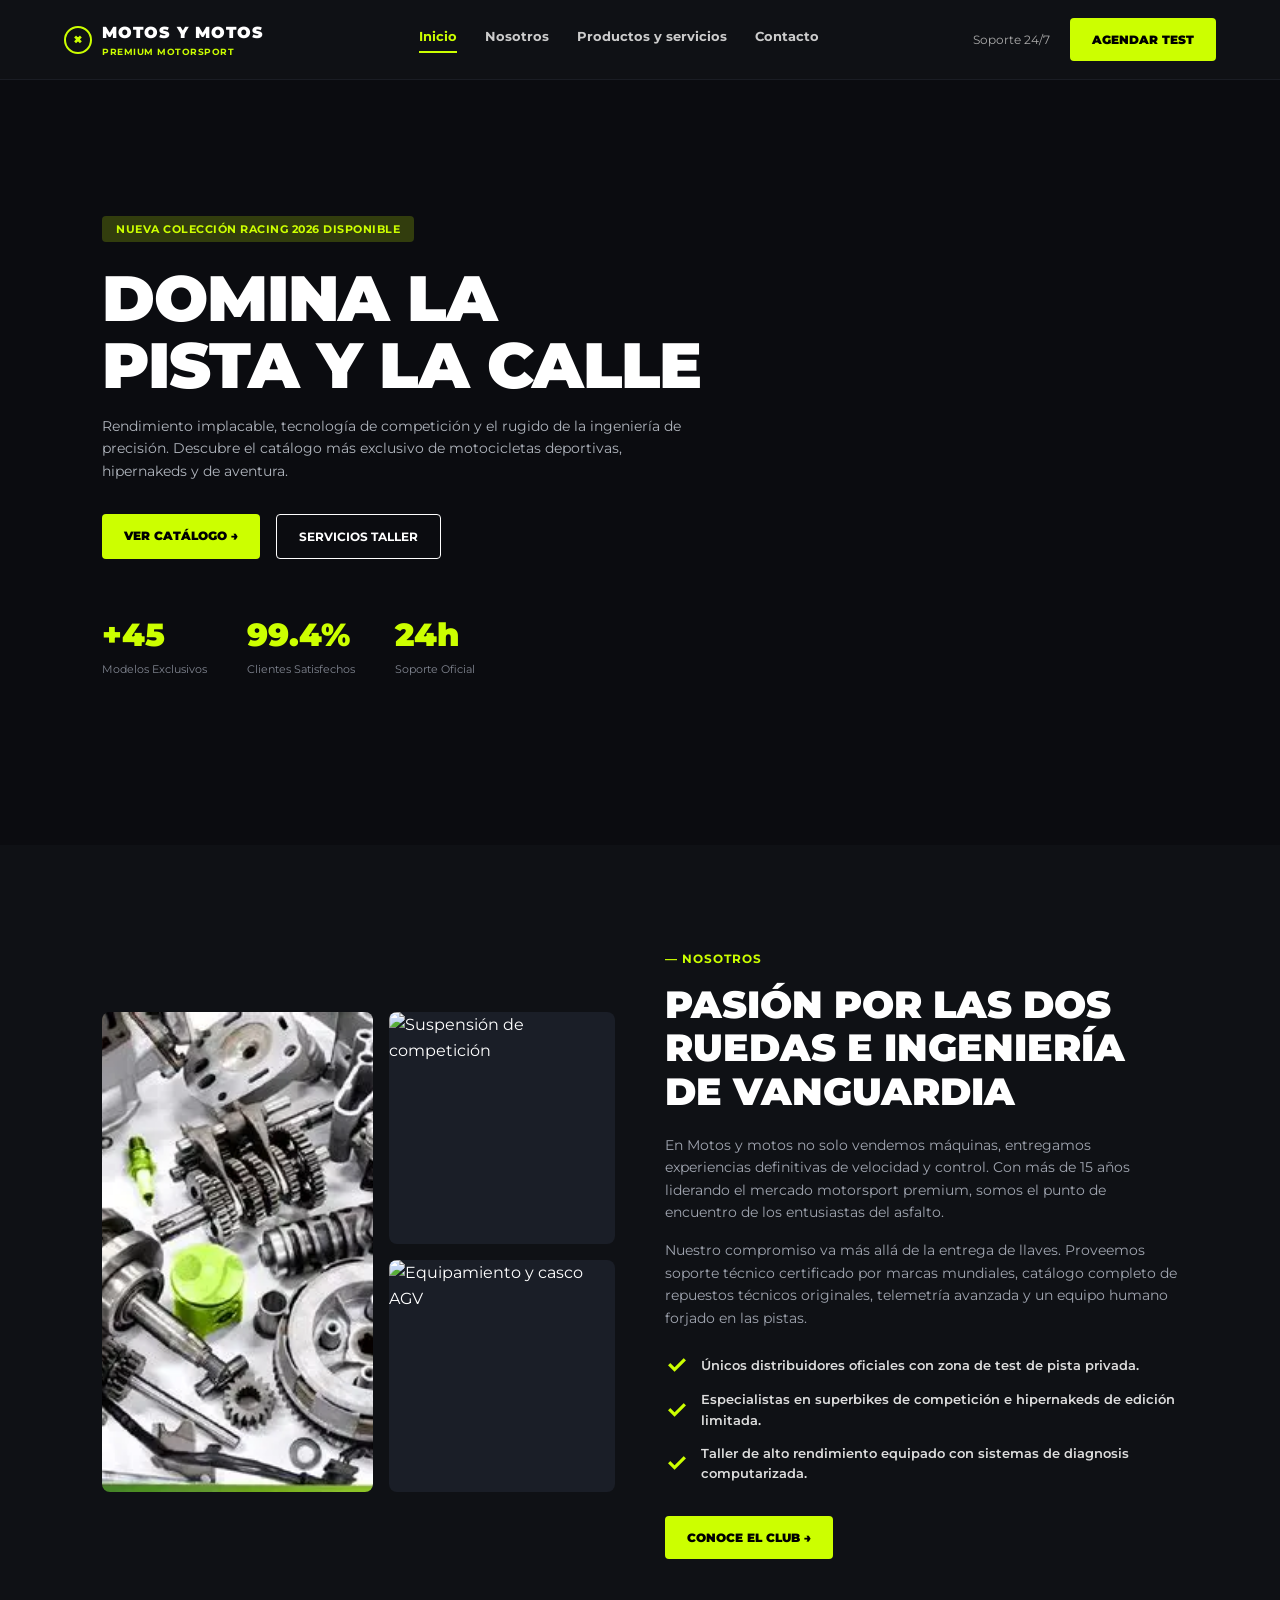
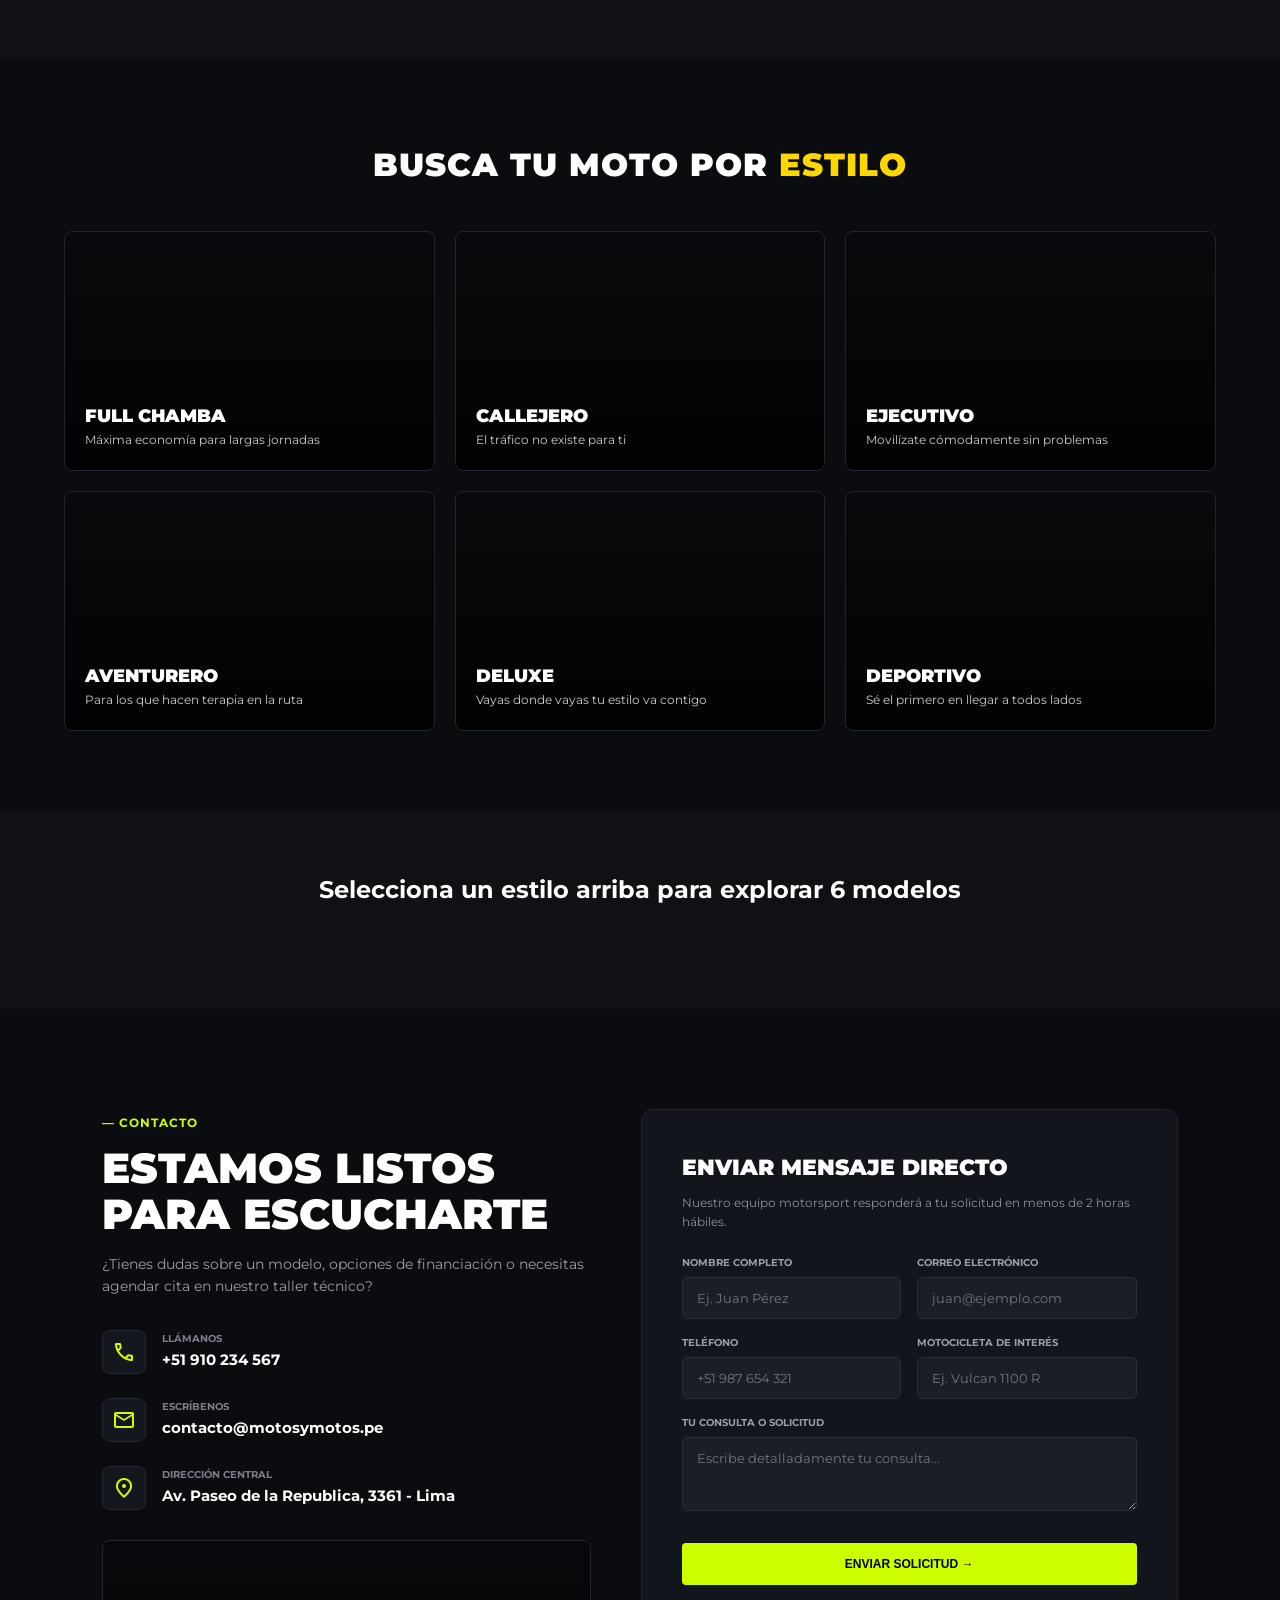
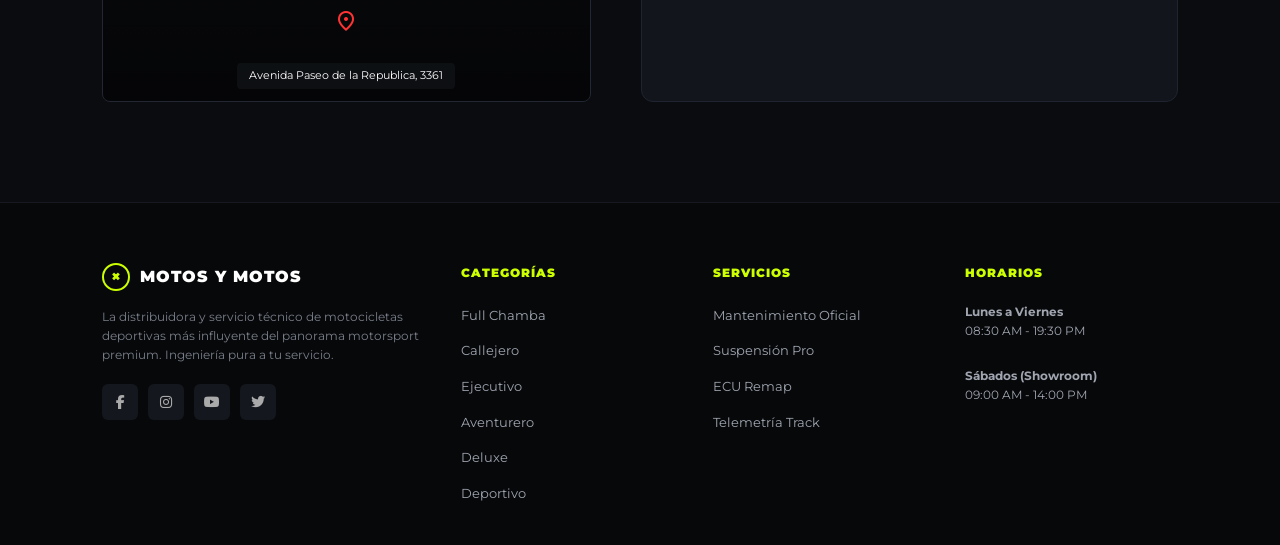
==== AVANCE 2 TPW/index.html @ d2c1950a "Version Base" ====
<!DOCTYPE html>
<html lang="es">
<head>
    <meta charset="UTF-8">
    <meta name="viewport" content="width=device-width, initial-scale=1.0">
    <title>Motos y Motos | Premium Motorsport</title>
    <!-- Fuentes Google Fonts -->
    <link rel="preconnect" href="https://fonts.googleapis.com">
    <link rel="preconnect" href="https://fonts.gstatic.com" crossorigin>
    <link href="https://fonts.googleapis.com/css2?family=Montserrat:wght@400;600;700;900&display=swap" rel="stylesheet">
    <!-- Iconos Material Symbols / FontAwesome -->
    <link rel="stylesheet" href="https://fonts.googleapis.com/css2?family=Material+Symbols+Outlined:opsz,wght,FILL,GRAD@24,400,0,0" />
    <link rel="stylesheet" href="https://cdnjs.cloudflare.com/ajax/libs/font-awesome/6.4.0/css/all.min.css">
    <link rel="stylesheet" href="estilo.css">
</head>
<body>

    <!-- CABECERA DE NAVEGACIÓN -->
    <header class="cabecera">
        <div class="logo">
            <span class="symbol-logo">&#215;</span>
            <div>
                <h2>MOTOS Y MOTOS</h2>
                <small>PREMIUM MOTORSPORT</small>
            </div>
        </div>
        <nav class="menu">
            <a href="#inicio" class="activo">Inicio</a>
            <a href="#nosotros">Nosotros</a>
            <a href="#estilos">Productos y servicios</a>
            <a href="#contacto">Contacto</a>
        </nav>
        <div class="acciones-header">
            <span class="soporte">Soporte 24/7</span>
            <a href="#contacto" class="boton-acento">AGENDAR TEST</a>
        </div>
    </header>

    <main>
        <!-- SECCIÓN HERO / INICIO -->
        <section id="inicio" class="hero">
            <div class="hero-contenido">
                <span class="tagline">NUEVA COLECCIÓN RACING 2026 DISPONIBLE</span>
                <h1>DOMINA LA<br>PISTA Y LA CALLE</h1>
                <p>Rendimiento implacable, tecnología de competición y el rugido de la ingeniería de precisión. Descubre el catálogo más exclusivo de motocicletas deportivas, hipernakeds y de aventura.</p>
                <div class="hero-botones">
                    <a href="#estilos" class="boton-acento">VER CATÁLOGO &rarr;</a>
                    <a href="#contacto" class="boton-secundario">SERVICIOS TALLER</a>
                </div>
                <div class="hero-stats">
                    <div class="stat"><h3>+45</h3><p>Modelos Exclusivos</p></div>
                    <div class="stat"><h3>99.4%</h3><p>Clientes Satisfechos</p></div>
                    <div class="stat"><h3>24h</h3><p>Soporte Oficial</p></div>
                </div>
            </div>
        </section>

        <!-- SECCIÓN NOSOTROS (Con la nueva imagen de repuestos y piezas de moto) -->
        <section id="nosotros" class="nosotros">
            <div class="nosotros-grid">
                <div class="nosotros-imagenes">
                    <div class="img-box gran-exhibicion">
                        <!-- Imagen actualizada de piezas y repuestos mecánicos -->
                        <img src="repuestos.PNG" alt="Repuestos y piezas mecánicas de motocicletas">
                    </div>
                    <div class="columna-sub-imagenes">
                        <div class="img-box sub-img">
                            <img src="https://images.unsplash.com/photo-1558981806-ec527fa84c39?auto=format&fit=crop&w=600&q=80" alt="Suspensión de competición">
                        </div>
                        <div class="img-box sub-img">
                            <img src="https://carroemotos.com.br/wp-content/uploads/2024/07/zx102.jpg" alt="Equipamiento y casco AGV">
                        </div>
                    </div>
                </div>
                <div class="nosotros-texto">
                    <span class="subtitulo">— NOSOTROS</span>
                    <h2>PASIÓN POR LAS DOS RUEDAS E INGENIERÍA DE VANGUARDIA</h2>
                    <p>En Motos y motos no solo vendemos máquinas, entregamos experiencias definitivas de velocidad y control. Con más de 15 años liderando el mercado motorsport premium, somos el punto de encuentro de los entusiastas del asfalto.</p>
                    <p class="parrafo-secundario">Nuestro compromiso va más allá de la entrega de llaves. Proveemos soporte técnico certificado por marcas mundiales, catálogo completo de repuestos técnicos originales, telemetría avanzada y un equipo humano forjado en las pistas.</p>
                    
                    <ul class="lista-check">
                        <li><span class="material-symbols-outlined check">check</span> Únicos distribuidores oficiales con zona de test de pista privada.</li>
                        <li><span class="material-symbols-outlined check">check</span> Especialistas en superbikes de competición e hipernakeds de edición limitada.</li>
                        <li><span class="material-symbols-outlined check">check</span> Taller de alto rendimiento equipado con sistemas de diagnosis computarizada.</li>
                    </ul>
                    <a href="#contacto" class="boton-acento btn-nosotros">CONOCE EL CLUB &rarr;</a>
                </div>
            </div>
        </section>

        <!-- SECCIÓN BUSCA TU MOTO POR ESTILO -->
        <section id="estilos" class="seccion-estilos">
            <div class="titulo-estilos">
                <h2>BUSCA TU MOTO POR <span class="resaltado-amarillo">ESTILO</span></h2>
            </div>
            <div class="grid-estilos">
                <div class="card-estilo bg-chamba" onclick="filtrarEstilo('full-chamba')">
                    <div class="overlay">
                        <h3>FULL CHAMBA</h3>
                        <p>Máxima economía para largas jornadas</p>
                    </div>
                </div>
                <div class="card-estilo bg-callejero" onclick="filtrarEstilo('callejero')">
                    <div class="overlay">
                        <h3>CALLEJERO</h3>
                        <p>El tráfico no existe para ti</p>
                    </div>
                </div>
                <div class="card-estilo bg-ejecutivo" onclick="filtrarEstilo('ejecutivo')">
                    <div class="overlay">
                        <h3>EJECUTIVO</h3>
                        <p>Movilízate cómodamente sin problemas</p>
                    </div>
                </div>
                <div class="card-estilo bg-aventurero" onclick="filtrarEstilo('aventurero')">
                    <div class="overlay">
                        <h3>AVENTURERO</h3>
                        <p>Para los que hacen terapia en la ruta</p>
                    </div>
                </div>
                <div class="card-estilo bg-deluxe" onclick="filtrarEstilo('deluxe')">
                    <div class="overlay">
                        <h3>DELUXE</h3>
                        <p>Vayas donde vayas tu estilo va contigo</p>
                    </div>
                </div>
                <div class="card-estilo bg-deportivo" onclick="filtrarEstilo('deportivo')">
                    <div class="overlay">
                        <h3>DEPORTIVO</h3>
                        <p>Sé el primero en llegar a todos lados</p>
                    </div>
                </div>
            </div>
        </section>

        <!-- CATÁLOGO RESULTADOS DINÁMICOS -->
        <section id="catalogo-motos" class="catalogo-contenedor">
            <h2 id="titulo-categoria-seleccionada">Selecciona un estilo arriba para explorar 6 modelos</h2>
            <div id="grid-motos-resultado" class="productos-grid"></div>
        </section>

        <!-- SECCIÓN CONTACTO -->
        <section id="contacto" class="contacto">
            <div class="contacto-grid">
                <div class="contacto-info">
                    <span class="subtitulo">— CONTACTO</span>
                    <h2>ESTAMOS LISTOS PARA ESCUCHARTE</h2>
                    <p class="contacto-desc">¿Tienes dudas sobre un modelo, opciones de financiación o necesitas agendar cita en nuestro taller técnico?</p>
                    
                    <div class="item-info">
                        <div class="icon-box"><span class="material-symbols-outlined">call</span></div>
                        <div><small>LLÁMANOS</small><strong>+51 910 234 567</strong></div>
                    </div>
                    
                    <div class="item-info">
                        <div class="icon-box"><span class="material-symbols-outlined">mail</span></div>
                        <div><small>ESCRÍBENOS</small><strong>contacto@motosymotos.pe</strong></div>
                    </div>
                    
                    <div class="item-info">
                        <div class="icon-box"><span class="material-symbols-outlined">location_on</span></div>
                        <div><small>DIRECCIÓN CENTRAL</small><strong>Av. Paseo de la Republica, 3361 - Lima</strong></div>
                    </div>

                    <!-- Cuadro del Mapa -->
                    <div class="mapa-box">
                        <div class="mapa-img-placeholder">
                            <span class="pin-mapa"><span class="material-symbols-outlined">location_on</span></span>
                            <div class="mapa-label">Avenida Paseo de la Republica, 3361</div>
                        </div>
                    </div>
                </div>

                <!-- Formulario -->
                <div class="contacto-form-card">
                    <h3>ENVIAR MENSAJE DIRECTO</h3>
                    <p class="form-subtext">Nuestro equipo motorsport responderá a tu solicitud en menos de 2 horas hábiles.</p>
                    <form>
                        <div class="form-row">
                            <div>
                                <label for="nombre">NOMBRE COMPLETO</label>
                                <input id="nombre" type="text" placeholder="Ej. Juan Pérez">
                            </div>
                            <div>
                                <label for="email">CORREO ELECTRÓNICO</label>
                                <input id="email" type="email" placeholder="juan@ejemplo.com">
                            </div>
                        </div>
                        <div class="form-row">
                            <div>
                                <label for="telefono">TELÉFONO</label>
                                <input id="telefono" type="tel" placeholder="+51 987 654 321">
                            </div>
                            <div>
                                <label for="moto">MOTOCICLETA DE INTERÉS</label>
                                <input id="moto" type="text" placeholder="Ej. Vulcan 1100 R">
                            </div>
                        </div>
                        <div class="form-group-full">
                            <label for="mensaje">TU CONSULTA O SOLICITUD</label>
                            <textarea id="mensaje" rows="3" placeholder="Escribe detalladamente tu consulta..."></textarea>
                        </div>
                        <button type="submit" class="boton-acento btn-block">ENVIAR SOLICITUD &rarr;</button>
                    </form>
                </div>
            </div>
        </section>
    </main>

    <!-- VENTANA FLOTANTE (MODAL DETALLE) -->
    <div id="modal-detalle" class="modal">
        <div class="modal-contenido">
            <span class="cerrar-modal" onclick="cerrarModal()">&times;</span>
            <h2 id="modal-titulo">Nombre de la Moto</h2>
            <span id="modal-estilo" class="categoria">ESTILO</span>
            <div class="modal-body-grid">
                <div class="modal-specs-box">
                    <h3>Ficha Técnica Detallada</h3>
                    <p><strong>Motor:</strong> <span id="modal-motor">-</span></p>
                    <p><strong>Frenos:</strong> <span id="modal-frenos">-</span></p>
                    <p><strong>Suspensión:</strong> <span id="modal-suspension">-</span></p>
                    <p><strong>Rendimiento:</strong> <span id="modal-rendimiento">-</span></p>
                    <p><strong>Transmisión:</strong> <span id="modal-transmision">-</span></p>
                </div>
                <div class="modal-precio-box">
                    <small>Precio Oficial</small>
                    <h2 id="modal-precio" style="color: #ccff00; font-size: 28px;">S/ 0.00</h2>
                    <a href="#contacto" onclick="cerrarModal()" class="boton-acento" style="display:block; text-align:center; margin-top:20px;">COTIZAR AHORA</a>
                </div>
            </div>
        </div>
    </div>

    <!-- FOOTER -->
    <footer class="pie-pagina">
        <div class="footer-grid">
            <div class="footer-col-brand">
                <div class="logo logo-footer">
                    <span class="symbol-logo">&#215;</span>
                    <div>
                        <h2>MOTOS Y MOTOS</h2>
                    </div>
                </div>
                <p class="footer-desc">La distribuidora y servicio técnico de motocicletas deportivas más influyente del panorama motorsport premium. Ingeniería pura a tu servicio.</p>
                <div class="social-icons">
                    <a href="#"><i class="fa-brands fa-facebook-f"></i></a>
                    <a href="#"><i class="fa-brands fa-instagram"></i></a>
                    <a href="#"><i class="fa-brands fa-youtube"></i></a>
                    <a href="#"><i class="fa-brands fa-twitter"></i></a>
                </div>
            </div>

            <div class="footer-col">
                <h4>CATEGORÍAS</h4>
                <ul>
                    <li><a href="#estilos" onclick="filtrarEstilo('full-chamba')">Full Chamba</a></li>
                    <li><a href="#estilos" onclick="filtrarEstilo('callejero')">Callejero</a></li>
                    <li><a href="#estilos" onclick="filtrarEstilo('ejecutivo')">Ejecutivo</a></li>
                    <li><a href="#estilos" onclick="filtrarEstilo('aventurero')">Aventurero</a></li>
                    <li><a href="#estilos" onclick="filtrarEstilo('deluxe')">Deluxe</a></li>
                    <li><a href="#estilos" onclick="filtrarEstilo('deportivo')">Deportivo</a></li>
                </ul>
            </div>

            <div class="footer-col">
                <h4>SERVICIOS</h4>
                <ul>
                    <li><a href="#">Mantenimiento Oficial</a></li>
                    <li><a href="#">Suspensión Pro</a></li>
                    <li><a href="#">ECU Remap</a></li>
                    <li><a href="#">Telemetría Track</a></li>
                </ul>
            </div>

            <div class="footer-col">
                <h4>HORARIOS</h4>
                <p><strong>Lunes a Viernes</strong><br>08:30 AM - 19:30 PM</p>
                <br>
                <p><strong>Sábados (Showroom)</strong><br>09:00 AM - 14:00 PM</p>
            </div>
        </div>
    </footer>

    <!-- SCRIPT JS -->
    <script>
        const baseDatosMotos = {
            "full-chamba": [
                {nombre: "TVS Sport 100", motor: "99.2 cc 4 tiempos", frenos: "Tambor delantero y trasero", suspension: "Telescópica hidráulica", rendimiento: "220 km/galón", transmision: "4 velocidades", precio: "S/ 4,599"},
                {nombre: "Bajaj Boxer 150", motor: "144.8 cc monocilíndrico", frenos: "Tambor CBS", suspension: "Doble amortiguador SNS", rendimiento: "180 km/galón", transmision: "5 velocidades", precio: "S/ 5,299"},
                {nombre: "Honda CB125F", motor: "124 cc refrigerado por aire", frenos: "Disco del / Tambor tras", suspension: "Horquilla telescópica", rendimiento: "200 km/galón", transmision: "5 velocidades", precio: "S/ 6,100"},
                {nombre: "Hero Eco 150", motor: "149.2 cc OHC", frenos: "Tambor alto rendimiento", suspension: "Doble amortiguador", rendimiento: "175 km/galón", transmision: "5 velocidades", precio: "S/ 4,899"},
                {nombre: "Wanxin Work 125", motor: "125 cc de carga", frenos: "Tambor reforzado", suspension: "Eje de carga pesada", rendimiento: "160 km/galón", transmision: "4 velocidades", precio: "S/ 3,999"},
                {nombre: "Suzuki AX4", motor: "113 cc 4 tiempos", frenos: "Tambor mecánico", suspension: "Convencional suave", rendimiento: "150 km/galón", transmision: "4 velocidades", precio: "S/ 4,200"}
            ],
            "callejero": [
                {nombre: "Yamaha FZ-S Fi V3", motor: "149 cc Blue Core", frenos: "Disco lobulado con ABS", suspension: "Horquilla de 41mm", rendimiento: "140 km/galón", transmision: "5 velocidades", precio: "S/ 9,499"},
                {nombre: "Pulsar NS 160", motor: "160.3 cc DTS-i 4V", frenos: "Doble disco ABS", suspension: "Monoshock central", rendimiento: "135 km/galón", transmision: "5 velocidades", precio: "S/ 8,299"},
                {nombre: "Honda CB 190R", motor: "184.4 cc PGM-FI", frenos: "Discos lobulados del/tras", suspension: "Horquilla invertida", rendimiento: "130 km/galón", transmision: "5 velocidades", precio: "S/ 10,500"},
                {nombre: "CFMOTO 150NK", motor: "149.4 cc líquido", frenos: "J.Juan hidráulicos ABS", suspension: "Invertida delantera", rendimiento: "125 km/galón", transmision: "6 velocidades", precio: "S/ 9,990"},
                {nombre: "KTM Duke 200", motor: "199.5 cc inyección", frenos: "ByBre con ABS", suspension: "WP Apex Invertida", rendimiento: "120 km/galón", transmision: "6 velocidades", precio: "S/ 14,500"},
                {nombre: "Suzuki Gixxer 150", motor: "155 cc SEP", frenos: "Disco en ambas ruedas", suspension: "Telescópica hidráulica", rendimiento: "145 km/galón", transmision: "5 velocidades", precio: "S/ 8,990"}
            ],
            "ejecutivo": [
                {nombre: "Vespa Primavera 125", motor: "124 cc iGet", frenos: "Disco con ABS", suspension: "Monobrazo muelle helicoidal", rendimiento: "130 km/galón", transmision: "Automática CVT", precio: "S/ 16,500"},
                {nombre: "Honda Elite 125", motor: "124.9 cc PGM-FI", frenos: "CBS Combinado", suspension: "Horquilla telescópica", rendimiento: "150 km/galón", transmision: "Automática V-Matic", precio: "S/ 8,400"},
                {nombre: "Yamaha RayZR 125", motor: "125 cc Hybrid", frenos: "Unificado UBS", suspension: "Telescópica", rendimiento: "160 km/galón", transmision: "Automática CVT", precio: "S/ 7,990"},
                {nombre: "Keeway Cityblade 150", motor: "150 cc refrigerado aire", frenos: "Disco lobulado CBS", suspension: "Doble amortiguador", rendimiento: "125 km/galón", transmision: "Automática CVT", precio: "S/ 6,800"},
                {nombre: "Suzuki Burgman Street", motor: "124 cc fuel injection", frenos: "Disco delantero CBS", suspension: "Delantera telescópica", rendimiento: "145 km/galón", transmision: "Automática", precio: "S/ 8,999"},
                {nombre: "Hero Dash 125", motor: "124.6 cc i3s", frenos: "Tambor y disco", suspension: "Brazo basculante", rendimiento: "140 km/galón", transmision: "Automática", precio: "S/ 6,500"}
            ],
            "aventurero": [
                {nombre: "Outland 1250 X", motor: "1250 cc bicilíndrico V", frenos: "Brembo ABS Doble Canal", suspension: "Electrónica semi-activa", rendimiento: "65 km/galón", transmision: "6 velocidades", precio: "S/ 45,500"},
                {nombre: "Royal Enfield Himalayan 450", motor: "452 cc Sherpa líquido", frenos: "Disco ABS desconectable", suspension: "Invertida Showa 43mm", rendimiento: "95 km/galón", transmision: "6 velocidades", precio: "S/ 24,500"},
                {nombre: "Honda CB500X", motor: "471 cc bicilíndrico", frenos: "Doble disco ABS", suspension: "Invertida Showa SFF-BP", rendimiento: "85 km/galón", transmision: "6 velocidades", precio: "S/ 31,900"},
                {nombre: "KTM 390 Adventure", motor: "373.2 cc monocilíndrico", frenos: "ByBre con ABS Off-Road", suspension: "WP APEX ajustable", rendimiento: "90 km/galón", transmision: "6 velocidades", precio: "S/ 28,500"},
                {nombre: "Suzuki V-Strom 250 SX", motor: "249 cc SOCS", frenos: "Disco lobulado con ABS", suspension: "Telescópica largo recorrido", rendimiento: "110 km/galón", transmision: "6 velocidades", precio: "S/ 18,900"},
                {nombre: "CFMOTO 450MT", motor: "449 cc bicilíndrico", frenos: "J.Juan con ABS Bosch", suspension: "KYB ajustables", rendimiento: "88 km/galón", transmision: "6 velocidades", precio: "S/ 26,900"}
            ],
            "deluxe": [
                {nombre: "Royal Enfield Classic 350", motor: "349 cc J-series", frenos: "Doble canal ABS", suspension: "Horquilla convencional", rendimiento: "95 km/galón", transmision: "5 velocidades", precio: "S/ 21,500"},
                {nombre: "Honda Rebel 300", motor: "286 cc DOHC", frenos: "Disco hidráulico ABS", suspension: "Doble amortiguador", rendimiento: "100 km/galón", transmision: "6 velocidades", precio: "S/ 22,900"},
                {nombre: "Benelli Imperiale 400", motor: "374 cc monocilíndrico", frenos: "Disco con ABS", suspension: "Telescópica clásica", rendimiento: "90 km/galón", transmision: "5 velocidades", precio: "S/ 19,500"},
                {nombre: "Kawasaki Eliminator 500", motor: "451 cc bicilíndrico", frenos: "ABS avanzado", suspension: "Confort de ruta", rendimiento: "85 km/galón", transmision: "6 velocidades", precio: "S/ 29,500"},
                {nombre: "Keeway V-Cruise 125", motor: "125 cc V-twin", frenos: "CBS frenada combinada", suspension: "Horquilla invertida", rendimiento: "110 km/galón", transmision: "5 velocidades", precio: "S/ 13,900"},
                {nombre: "Zontes 350G", motor: "348 cc alta gama", frenos: "J.Juan con ABS", suspension: "Ajustable electrónica", rendimiento: "95 km/galón", transmision: "6 velocidades", precio: "S/ 23,500"}
            ],
            "deportivo": [
                {nombre: "Vulcan 1100 R", motor: "1100 cc Superbike", frenos: "Brembo M50 radial ABS", suspension: "Öhlins presurizada", rendimiento: "55 km/galón", transmision: "6 velocidades Quickshifter", precio: "S/ 29,990"},
                {nombre: "APEX 890 RS", motor: "889 cc Hypernaked", frenos: "Doble disco flotante ABS", suspension: "WP Apex competición", rendimiento: "70 km/galón", transmision: "6 velocidades", precio: "S/ 42,150"},
                {nombre: "Yamaha R3", motor: "321 cc bicilíndrico", frenos: "Disco hidráulico ABS", suspension: "Horquilla invertida", rendimiento: "85 km/galón", transmision: "6 velocidades", precio: "S/ 25,990"},
                {nombre: "Kawasaki Ninja 400", motor: "399 cc 4 tiempos", frenos: "Disco lobulado 310mm", suspension: "Telescópica 41mm", rendimiento: "80 km/galón", transmision: "6 velocidades", precio: "S/ 27,500"},
                {nombre: "KTM RC 390", motor: "373.2 cc ultra deportivo", frenos: "ByBre Supermoto ABS", suspension: "WP APEX abierta", rendimiento: "82 km/galón", transmision: "6 velocidades antirrebote", precio: "S/ 26,500"},
                {nombre: "Honda CBR 500R", motor: "471 cc bicilíndrico", frenos: "Doble disco delantero ABS", suspension: "Showa SFF-BP invertida", rendimiento: "78 km/galón", transmision: "6 velocidades", precio: "S/ 32,500"}
            ]
        };

        function filtrarEstilo(estiloKey) {
            const contenedorGrid = document.getElementById("grid-motos-resultado");
            const tituloCategoria = document.getElementById("titulo-categoria-seleccionada");
            const listaMotos = baseDatosMotos[estiloKey] || [];
            
            tituloCategoria.innerText = `MODELOS ENCONTRADOS PARA: ${estiloKey.replace('-',' ').toUpperCase()}`;
            contenedorGrid.innerHTML = "";

            listaMotos.forEach(moto => {
                const card = document.createElement("article");
                card.className = "card-producto";
                card.innerHTML = `
                    <div class="card-img" style="background: linear-gradient(135deg, #1f242d, #111318);"></div>
                    <div class="card-body">
                        <span class="categoria">${estiloKey.toUpperCase()}</span>
                        <h3>${moto.nombre}</h3>
                        <div class="specs">
                            <div><small>MOTOR</small><br><strong>${moto.motor}</strong></div>
                        </div>
                        <div class="card-footer">
                            <div><small>Precio desde</small><br><strong>${moto.precio}</strong></div>
                            <button class="btn-icon" onclick='abrirModal(${JSON.stringify(moto)}, "${estiloKey}")'>Ver Detalle &rarr;</button>
                        </div>
                    </div>
                `;
                contenedorGrid.appendChild(card);
            });

            document.getElementById("catalogo-motos").scrollIntoView({ behavior: 'smooth' });
        }

        function abrirModal(moto, estilo) {
            document.getElementById("modal-titulo").innerText = moto.nombre;
            document.getElementById("modal-estilo").innerText = estilo.toUpperCase();
            document.getElementById("modal-motor").innerText = moto.motor;
            document.getElementById("modal-frenos").innerText = moto.frenos;
            document.getElementById("modal-suspension").innerText = moto.suspension;
            document.getElementById("modal-rendimiento").innerText = moto.rendimiento;
            document.getElementById("modal-transmision").innerText = moto.transmision;
            document.getElementById("modal-precio").innerText = moto.precio;

            document.getElementById("modal-detalle").style.display = "flex";
        }

        function cerrarModal() {
            document.getElementById("modal-detalle").style.display = "none";
        }
    </script>
</body>
</html>
---- AVANCE 2 TPW/estilo.css ----
/* RESETEO Y BASES */
* {
    box-sizing: border-box;
    margin: 0;
    padding: 0;
}

body {
    font-family: 'Montserrat', sans-serif;
    background-color: #0b0c10;
    color: #ffffff;
    line-height: 1.6;
    scroll-behavior: smooth;
}

a {
    text-decoration: none;
    color: inherit;
}

/* CABECERA */
.cabecera {
    display: flex;
    justify-content: space-between;
    align-items: center;
    padding: 18px 5%;
    background-color: #0f1115;
    position: sticky;
    top: 0;
    z-index: 100;
    border-bottom: 1px solid #1a1d24;
}

.logo {
    display: flex;
    align-items: center;
    gap: 10px;
}

.symbol-logo {
    border: 2px solid #ccff00;
    color: #ccff00;
    border-radius: 50%;
    width: 28px;
    height: 28px;
    display: flex;
    align-items: center;
    justify-content: center;
    font-size: 16px;
    font-weight: 900;
}

.logo h2 {
    font-size: 16px;
    font-weight: 900;
    letter-spacing: 1px;
}

.logo small {
    color: #ccff00;
    font-size: 9px;
    font-weight: 700;
    display: block;
    letter-spacing: 0.5px;
}

.menu {
    display: flex;
    gap: 28px;
}

.menu a {
    font-size: 13px;
    font-weight: 700;
    color: #cccccc;
    transition: color 0.3s;
}

.menu a:hover, .menu a.activo {
    color: #ccff00;
    border-bottom: 2px solid #ccff00;
    padding-bottom: 4px;
}

.acciones-header {
    display: flex;
    align-items: center;
    gap: 20px;
}

.soporte {
    font-size: 12px;
    color: #aaaaaa;
}

/* BOTONES GLOBALES */
.boton-acento {
    background-color: #ccff00;
    color: #000000;
    padding: 12px 22px;
    font-weight: 900;
    font-size: 12px;
    border-radius: 4px;
    display: inline-block;
    transition: transform 0.3s, background-color 0.3s;
}

.boton-acento:hover {
    transform: translateY(-2px);
    background-color: #b3e600;
}

.boton-secundario {
    border: 1px solid #ffffff;
    color: #ffffff;
    padding: 12px 22px;
    font-weight: 700;
    font-size: 12px;
    border-radius: 4px;
    transition: background-color 0.3s;
}

.boton-secundario:hover {
    background-color: rgba(255, 255, 255, 0.1);
}

/* SECCIÓN HERO */
.hero {
    min-height: 85vh;
    background: linear-gradient(rgba(11, 12, 16, 0.65), rgba(11, 12, 16, 0.95)), 
                url('https://images.unsplash.com/photo-1558981403-c5f9899a28bc?auto=format&fit=crop&w=1600&q=80') center/cover;
    display: flex;
    align-items: center;
    padding: 80px 8%;
}

.tagline {
    background-color: rgba(204, 255, 0, 0.2);
    color: #ccff00;
    padding: 6px 14px;
    font-size: 11px;
    font-weight: 700;
    border-radius: 4px;
    letter-spacing: 0.5px;
}

.hero h1 {
    font-size: 64px;
    font-weight: 900;
    margin: 24px 0 16px 0;
    line-height: 1.05;
    letter-spacing: -1px;
}

.hero p {
    color: #b0b5bd;
    max-width: 580px;
    font-size: 14px;
    margin-bottom: 32px;
}

.hero-botones {
    display: flex;
    gap: 16px;
    margin-bottom: 50px;
}

.hero-stats {
    display: flex;
    gap: 40px;
}

.stat h3 {
    font-size: 32px;
    color: #ccff00;
    font-weight: 900;
}

.stat p {
    font-size: 11px;
    color: #808590;
}

/* SECCIÓN NOSOTROS (Con soporte para las imágenes de repuestos) */
.nosotros {
    padding: 100px 8%;
    background-color: #0f1115;
}

.nosotros-grid {
    display: grid;
    grid-template-columns: 1fr 1fr;
    gap: 50px;
    align-items: center;
}

.nosotros-imagenes {
    display: flex;
    gap: 16px;
    height: 480px;
}

.img-box {
    border-radius: 8px;
    overflow: hidden;
    background-color: #1a1e27;
}

.img-box img {
    width: 100%;
    height: 100%;
    object-fit: cover;
    display: block;
}

.gran-exhibicion {
    flex: 1.2;
}

.columna-sub-imagenes {
    flex: 1;
    display: flex;
    flex-direction: column;
    gap: 16px;
}

.sub-img {
    flex: 1;
}

.subtitulo {
    color: #ccff00;
    font-size: 12px;
    font-weight: 700;
    letter-spacing: 1px;
}

.nosotros-texto h2 {
    font-size: 38px;
    font-weight: 900;
    line-height: 1.15;
    margin: 12px 0 20px 0;
}

.nosotros-texto p {
    color: #a0a5b0;
    font-size: 14px;
    margin-bottom: 16px;
}

.lista-check {
    list-style: none;
    margin: 24px 0 32px 0;
}

.lista-check li {
    display: flex;
    align-items: center;
    gap: 12px;
    font-size: 13px;
    color: #dddddd;
    margin-bottom: 12px;
    font-weight: 600;
}

.lista-check .check {
    color: #ccff00;
    font-weight: 900;
}

/* SECCIÓN BUSCA TU MOTO POR ESTILO */
.seccion-estilos {
    padding: 80px 5%;
    background-color: #0b0c10;
}

.titulo-estilos {
    text-align: center;
    margin-bottom: 40px;
}

.titulo-estilos h2 {
    font-size: 32px;
    font-weight: 900;
    letter-spacing: 1px;
}

.resaltado-amarillo {
    color: #ffd700;
}

.grid-estilos {
    display: grid;
    grid-template-columns: repeat(3, 1fr);
    gap: 20px;
}

.card-estilo {
    height: 240px;
    border-radius: 8px;
    cursor: pointer;
    overflow: hidden;
    position: relative;
    border: 1px solid #1f242e;
    transition: transform 0.3s, border-color 0.3s;
    background-size: cover;
    background-position: center;
}

.bg-chamba { background-image: linear-gradient(rgba(0,0,0,0.2), rgba(0,0,0,0.85)), url('https://images.unsplash.com/photo-1558981403-c5f9899a28bc?auto=format&fit=crop&w=600&q=80'); }
.bg-callejero { background-image: linear-gradient(rgba(0,0,0,0.2), rgba(0,0,0,0.85)), url('https://images.unsplash.com/photo-1568772585407-9361f9bf3a87?auto=format&fit=crop&w=600&q=80'); }
.bg-ejecutivo { background-image: linear-gradient(rgba(0,0,0,0.2), rgba(0,0,0,0.85)), url('https://images.unsplash.com/photo-1542282088-72c9c27ed0cd?auto=format&fit=crop&w=600&q=80'); }
.bg-aventurero { background-image: linear-gradient(rgba(0,0,0,0.2), rgba(0,0,0,0.85)), url('https://images.unsplash.com/photo-1558981806-ec527fa84c39?auto=format&fit=crop&w=600&q=80'); }
.bg-deluxe { background-image: linear-gradient(rgba(0,0,0,0.2), rgba(0,0,0,0.85)), url('https://images.unsplash.com/photo-1558981403-c5f9899a28bc?auto=format&fit=crop&w=600&q=80'); }
.bg-deportivo { background-image: linear-gradient(rgba(0,0,0,0.2), rgba(0,0,0,0.85)), url('https://images.unsplash.com/photo-1568772585407-9361f9bf3a87?auto=format&fit=crop&w=600&q=80'); }

.card-estilo:hover {
    transform: translateY(-6px);
    border-color: #ccff00;
}

.card-estilo .overlay {
    position: absolute;
    bottom: 0;
    left: 0;
    width: 100%;
    padding: 20px;
}

.card-estilo .overlay h3 {
    color: #ffffff;
    font-size: 18px;
    font-weight: 900;
}

.card-estilo .overlay p {
    color: #cccccc;
    font-size: 12px;
}

/* CATÁLOGO PRODUCTOS */
.catalogo-contenedor {
    padding: 60px 5%;
    background-color: #0f1115;
    text-align: center;
}

.productos-grid {
    display: grid;
    grid-template-columns: repeat(3, 1fr);
    gap: 24px;
    margin-top: 40px;
    text-align: left;
}

.card-producto {
    background-color: #14171d;
    border-radius: 10px;
    overflow: hidden;
    border: 1px solid #202530;
}

.card-img {
    height: 180px;
}

.card-body {
    padding: 20px;
}

.categoria {
    color: #ccff00;
    font-size: 10px;
    font-weight: 900;
}

.card-body h3 {
    margin: 6px 0 14px 0;
    font-size: 18px;
}

.specs {
    font-size: 11px;
    color: #aaaaaa;
    margin-bottom: 15px;
    border-top: 1px solid #222630;
    border-bottom: 1px solid #222630;
    padding: 10px 0;
}

.card-footer {
    display: flex;
    justify-content: space-between;
    align-items: center;
}

.btn-icon {
    background-color: #ccff00;
    color: #000000;
    padding: 8px 14px;
    border-radius: 4px;
    font-weight: 900;
    font-size: 11px;
    border: none;
    cursor: pointer;
}

/* MODAL VENTANA FLOTANTE */
.modal {
    display: none;
    position: fixed;
    z-index: 1000;
    left: 0;
    top: 0;
    width: 100%;
    height: 100%;
    background-color: rgba(0,0,0,0.85);
    justify-content: center;
    align-items: center;
}

.modal-contenido {
    background-color: #14171d;
    border: 1px solid #2a303d;
    padding: 30px;
    width: 90%;
    max-width: 600px;
    border-radius: 12px;
    position: relative;
}

.cerrar-modal {
    position: absolute;
    right: 20px;
    top: 15px;
    font-size: 28px;
    color: #aaa;
    cursor: pointer;
}

.modal-body-grid {
    display: grid;
    grid-template-columns: 1fr 1fr;
    gap: 20px;
    margin-top: 20px;
}

.modal-specs-box p {
    font-size: 13px;
    margin-bottom: 8px;
    color: #ccc;
}

/* SECCIÓN CONTACTO */
.contacto {
    padding: 100px 8%;
    background-color: #0b0c10;
}

.contacto-grid {
    display: grid;
    grid-template-columns: 1fr 1.1fr;
    gap: 50px;
}

.contacto-info h2 {
    font-size: 42px;
    font-weight: 900;
    line-height: 1.1;
    margin: 10px 0 16px 0;
}

.contacto-desc {
    color: #9a9ea8;
    font-size: 14px;
    margin-bottom: 32px;
}

.item-info {
    display: flex;
    align-items: center;
    gap: 16px;
    margin-bottom: 24px;
}

.icon-box {
    width: 44px;
    height: 44px;
    background-color: #14171d;
    border: 1px solid #222733;
    border-radius: 8px;
    display: flex;
    align-items: center;
    justify-content: center;
    color: #ccff00;
}

.item-info small {
    display: block;
    font-size: 10px;
    font-weight: 700;
    color: #7a7f8a;
}

.item-info strong {
    font-size: 15px;
    color: #ffffff;
}

/* Mapa */
.mapa-box {
    margin-top: 30px;
    border-radius: 8px;
    overflow: hidden;
    border: 1px solid #222733;
}

.mapa-img-placeholder {
    height: 160px;
    background: linear-gradient(rgba(0,0,0,0.3), rgba(0,0,0,0.6)), url('https://images.unsplash.com/photo-1526778548025-fa2f459cd5c1?auto=format&fit=crop&w=800&q=80') center/cover;
    position: relative;
    display: flex;
    align-items: center;
    justify-content: center;
}

.pin-mapa {
    color: #ff3333;
    font-size: 36px;
}

.mapa-label {
    position: absolute;
    bottom: 12px;
    background-color: rgba(15, 17, 21, 0.9);
    padding: 4px 12px;
    font-size: 11px;
    border-radius: 4px;
    color: #fff;
}

/* Formulario Contacto */
.contacto-form-card {
    background-color: #12151b;
    padding: 40px;
    border-radius: 12px;
    border: 1px solid #1f2430;
}

.contacto-form-card h3 {
    font-size: 22px;
    font-weight: 900;
    margin-bottom: 8px;
}

.form-subtext {
    color: #8a8f9b;
    font-size: 12px;
    margin-bottom: 24px;
}

.form-row {
    display: grid;
    grid-template-columns: 1fr 1fr;
    gap: 16px;
    margin-bottom: 16px;
}

.form-group-full {
    margin-bottom: 24px;
}

label {
    display: block;
    font-size: 10px;
    font-weight: 700;
    color: #9a9ea8;
    margin-bottom: 6px;
}

input, textarea {
    width: 100%;
    padding: 12px 14px;
    background-color: #1a1e27;
    border: 1px solid #282e3d;
    border-radius: 6px;
    color: #ffffff;
    font-family: inherit;
    font-size: 13px;
}

.btn-block {
    width: 100%;
    border: none;
    cursor: pointer;
    text-align: center;
    padding: 14px;
}

/* FOOTER */
.pie-pagina {
    background-color: #07080a;
    padding: 60px 8% 30px 8%;
    border-top: 1px solid #161920;
}

.footer-grid {
    display: grid;
    grid-template-columns: 1.5fr 1fr 1fr 1fr;
    gap: 40px;
}

.logo-footer {
    margin-bottom: 16px;
}

.footer-desc {
    color: #7a7f8a;
    font-size: 12px;
    margin-bottom: 20px;
    line-height: 1.6;
}

.social-icons {
    display: flex;
    gap: 10px;
}

.social-icons a {
    width: 36px;
    height: 36px;
    background-color: #14171d;
    border-radius: 6px;
    display: flex;
    align-items: center;
    justify-content: center;
    color: #aaaaaa;
    font-size: 14px;
    transition: color 0.3s, background-color 0.3s;
}

.social-icons a:hover {
    background-color: #ccff00;
    color: #000000;
}

.footer-col h4 {
    color: #ccff00;
    font-size: 12px;
    font-weight: 900;
    letter-spacing: 1px;
    margin-bottom: 20px;
}

.footer-col ul {
    list-style: none;
}

.footer-col ul li {
    margin-bottom: 10px;
}

.footer-col ul li a {
    color: #a0a5b0;
    font-size: 13px;
    transition: color 0.3s;
}

.footer-col ul li a:hover {
    color: #ffffff;
}

.footer-col p {
    color: #a0a5b0;
    font-size: 12px;
}

/* RESPONSIVE DESIGN */
@media (max-width: 992px) {
    .nosotros-grid, .contacto-grid, .footer-grid {
        grid-template-columns: 1fr;
    }
    .grid-estilos, .productos-grid {
        grid-template-columns: repeat(2, 1fr);
    }
}

@media (max-width: 768px) {
    .grid-estilos, .productos-grid, .form-row, .modal-body-grid {
        grid-template-columns: 1fr;
    }
    .cabecera {
        flex-direction: column;
        gap: 15px;
    }
    .hero h1 {
        font-size: 40px;
    }
    .nosotros-imagenes {
        height: 320px;
    }
}
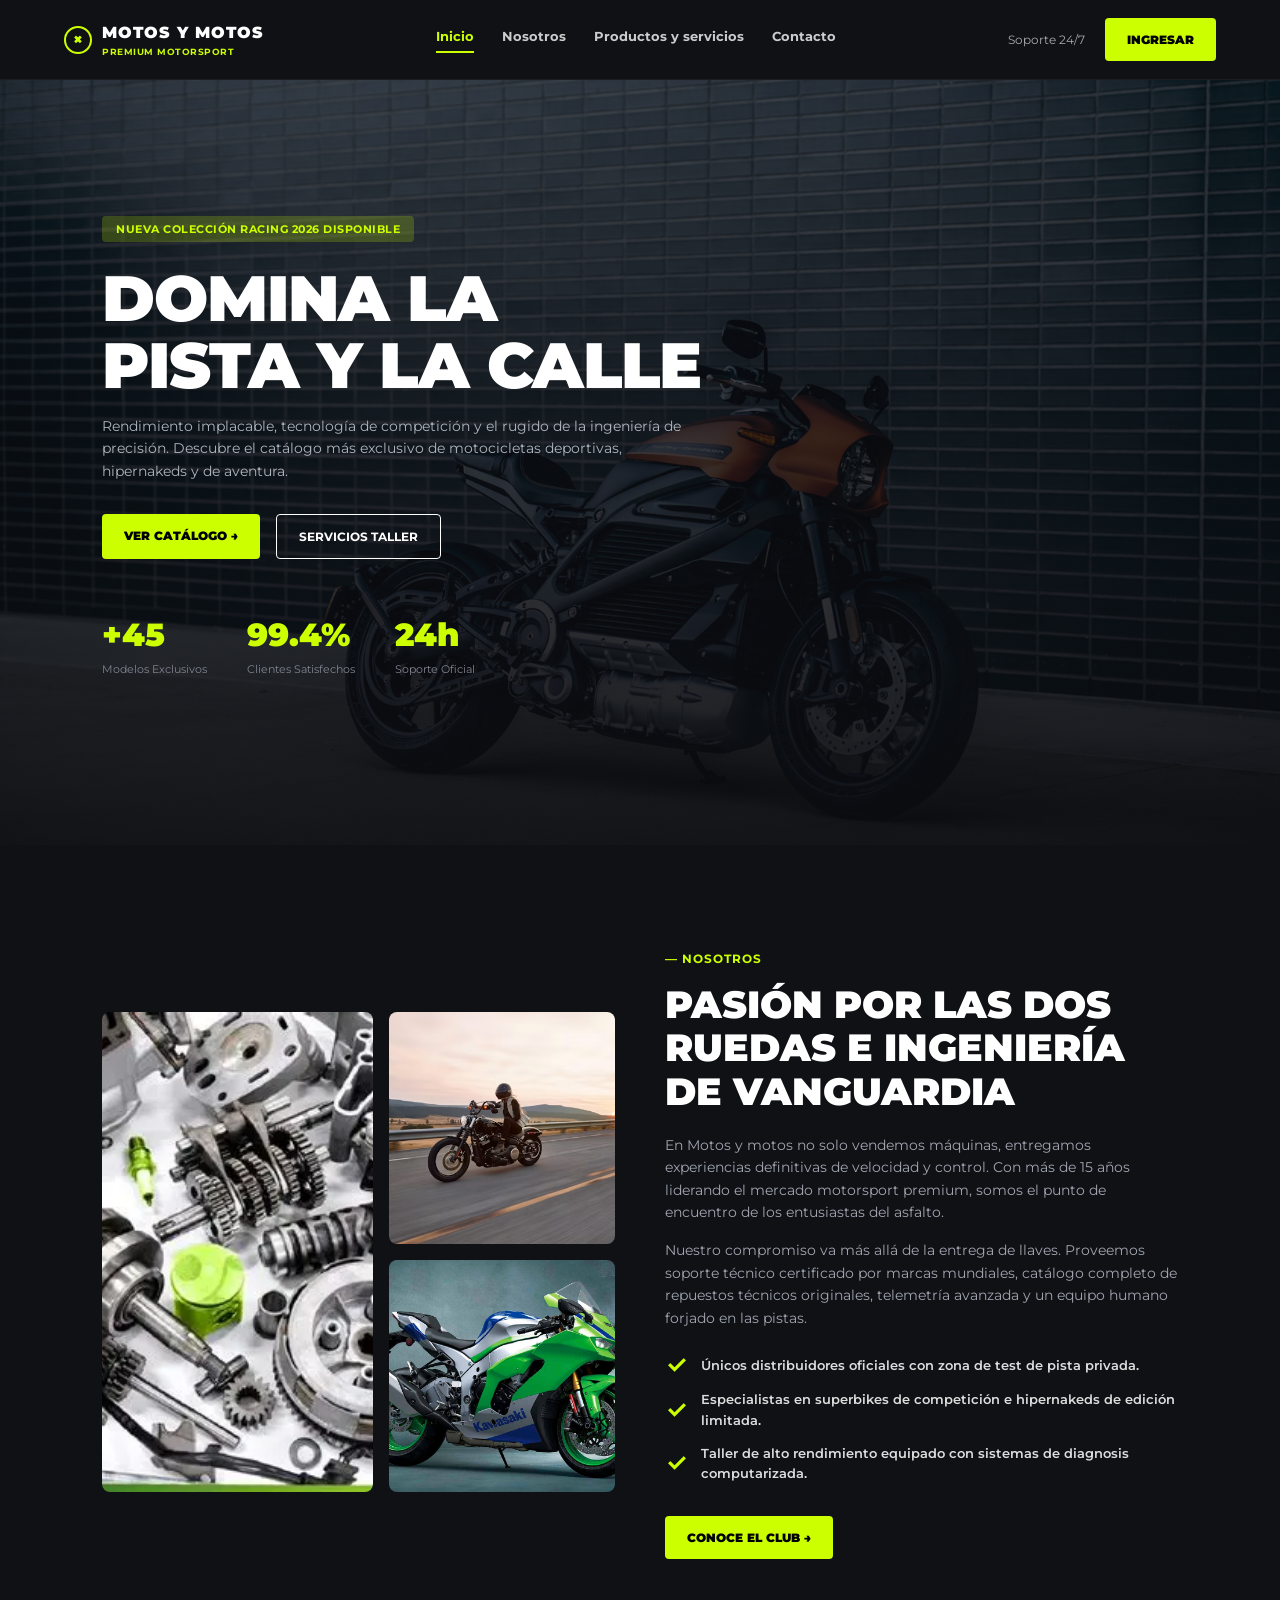
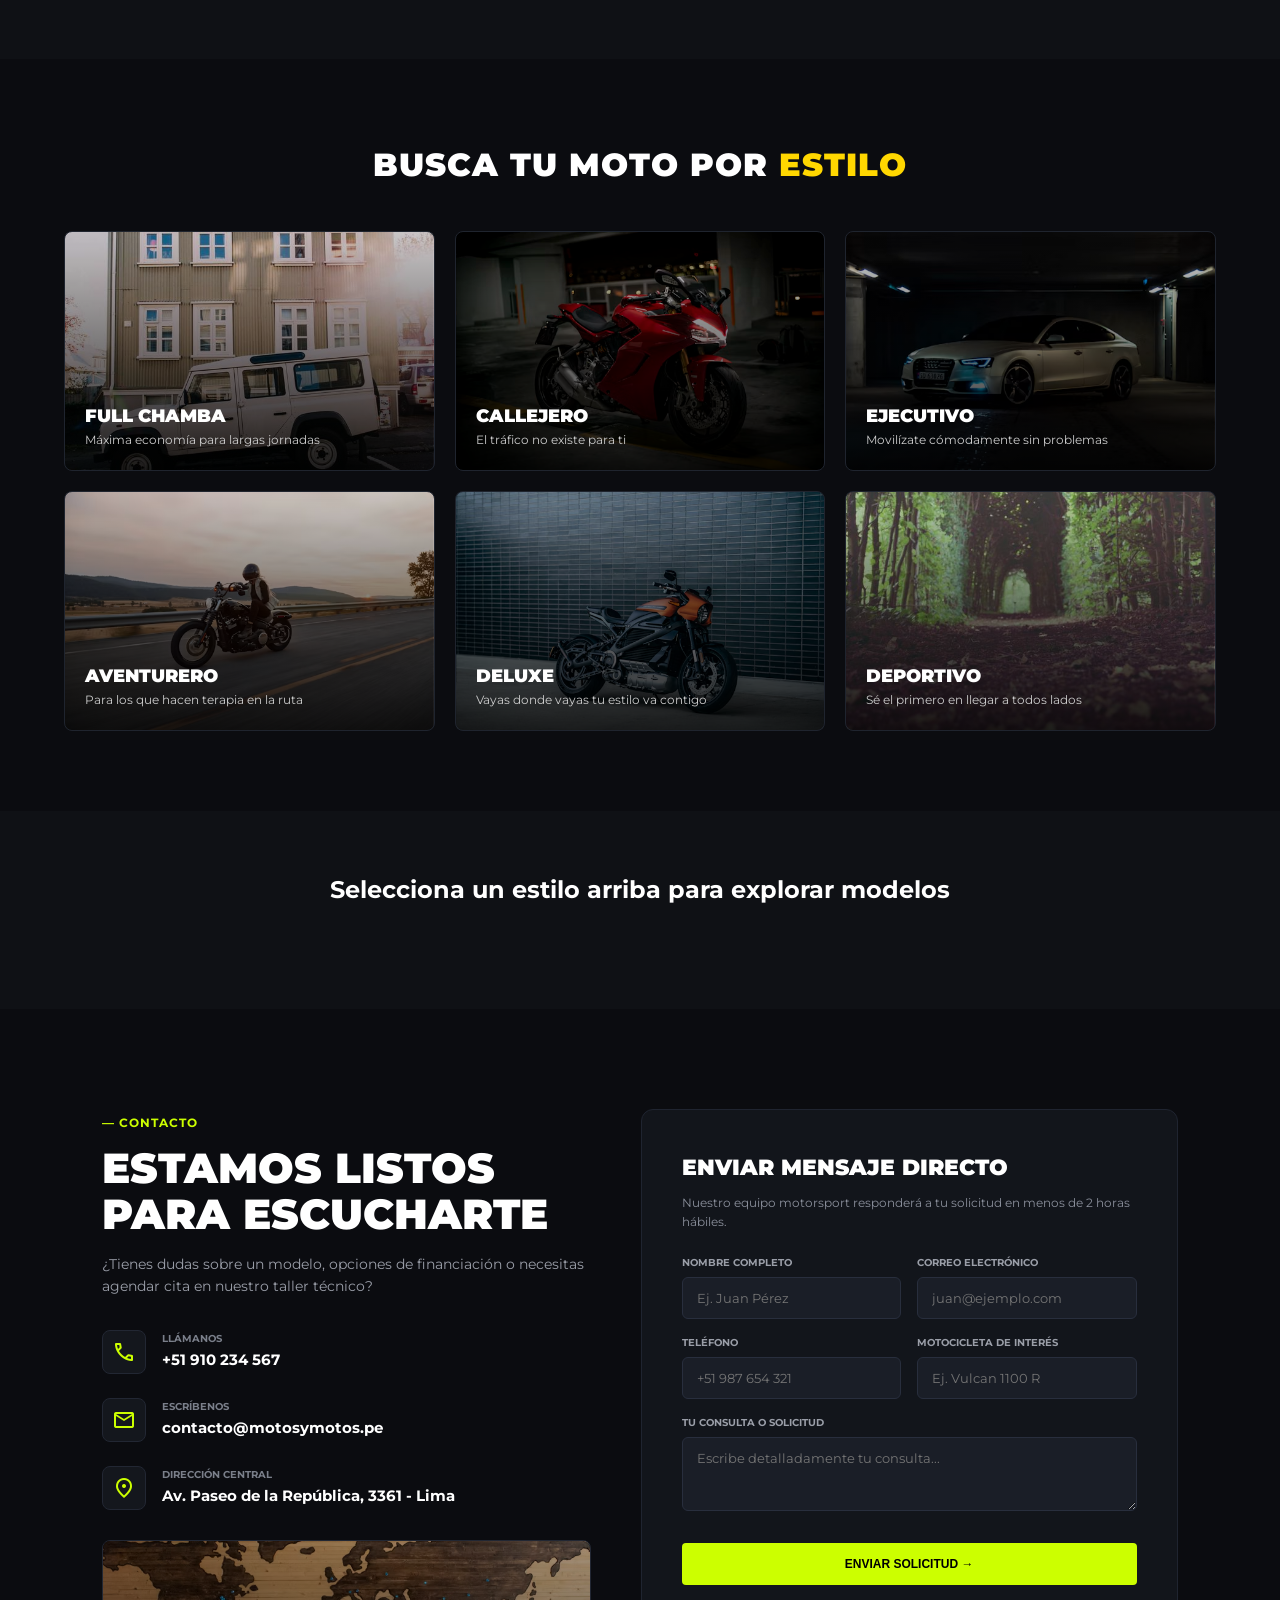
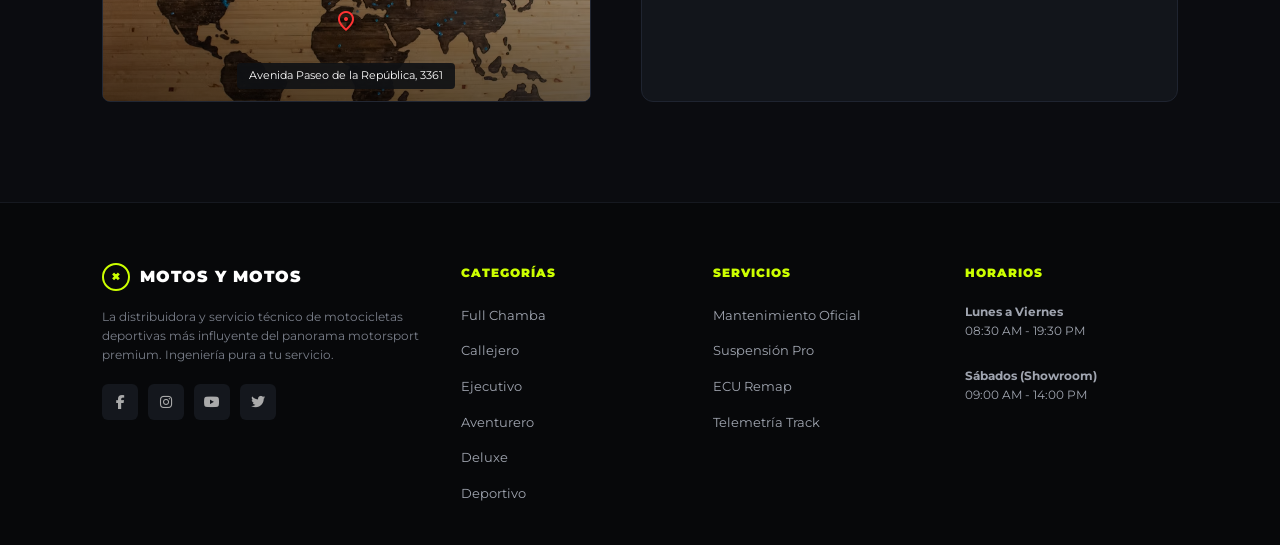
==== commit 08d1a7cd: "Actualización" ====
--- a/AVANCE 2 TPW/index.html
+++ b/AVANCE 2 TPW/index.html
@@ -11,7 +11,8 @@
     <!-- Iconos Material Symbols / FontAwesome -->
     <link rel="stylesheet" href="https://fonts.googleapis.com/css2?family=Material+Symbols+Outlined:opsz,wght,FILL,GRAD@24,400,0,0" />
     <link rel="stylesheet" href="https://cdnjs.cloudflare.com/ajax/libs/font-awesome/6.4.0/css/all.min.css">
-    <link rel="stylesheet" href="estilo.css">
+    <!-- Hoja de Estilos Externa -->
+    <link rel="stylesheet" href="css/estilo.css">
 </head>
 <body>
 
@@ -28,11 +29,11 @@
             <a href="#inicio" class="activo">Inicio</a>
             <a href="#nosotros">Nosotros</a>
             <a href="#estilos">Productos y servicios</a>
-            <a href="#contacto">Contacto</a>
+            <a href="contacto.html">Contacto</a>
         </nav>
         <div class="acciones-header">
             <span class="soporte">Soporte 24/7</span>
-            <a href="#contacto" class="boton-acento">AGENDAR TEST</a>
+            <a href="login.html" class="boton-acento">INGRESAR</a>
         </div>
     </header>
 
@@ -45,7 +46,7 @@
                 <p>Rendimiento implacable, tecnología de competición y el rugido de la ingeniería de precisión. Descubre el catálogo más exclusivo de motocicletas deportivas, hipernakeds y de aventura.</p>
                 <div class="hero-botones">
                     <a href="#estilos" class="boton-acento">VER CATÁLOGO &rarr;</a>
-                    <a href="#contacto" class="boton-secundario">SERVICIOS TALLER</a>
+                    <a href="contacto.html" class="boton-secundario">SERVICIOS TALLER</a>
                 </div>
                 <div class="hero-stats">
                     <div class="stat"><h3>+45</h3><p>Modelos Exclusivos</p></div>
@@ -55,20 +56,19 @@
             </div>
         </section>
 
-        <!-- SECCIÓN NOSOTROS (Con la nueva imagen de repuestos y piezas de moto) -->
+        <!-- SECCIÓN NOSOTROS -->
         <section id="nosotros" class="nosotros">
             <div class="nosotros-grid">
                 <div class="nosotros-imagenes">
                     <div class="img-box gran-exhibicion">
-                        <!-- Imagen actualizada de piezas y repuestos mecánicos -->
-                        <img src="repuestos.PNG" alt="Repuestos y piezas mecánicas de motocicletas">
+                        <img src="img/repuestos.PNG" alt="Repuestos y piezas mecánicas de motocicletas">
                     </div>
                     <div class="columna-sub-imagenes">
                         <div class="img-box sub-img">
-                            <img src="https://images.unsplash.com/photo-1558981806-ec527fa84c39?auto=format&fit=crop&w=600&q=80" alt="Suspensión de competición">
+                            <img src="img/suspension.jpg" alt="Suspensión de competición">
                         </div>
                         <div class="img-box sub-img">
-                            <img src="https://carroemotos.com.br/wp-content/uploads/2024/07/zx102.jpg" alt="Equipamiento y casco AGV">
+                            <img src="img/equipamiento.jpg" alt="Equipamiento y casco">
                         </div>
                     </div>
                 </div>
@@ -83,7 +83,7 @@
                         <li><span class="material-symbols-outlined check">check</span> Especialistas en superbikes de competición e hipernakeds de edición limitada.</li>
                         <li><span class="material-symbols-outlined check">check</span> Taller de alto rendimiento equipado con sistemas de diagnosis computarizada.</li>
                     </ul>
-                    <a href="#contacto" class="boton-acento btn-nosotros">CONOCE EL CLUB &rarr;</a>
+                    <a href="contacto.html" class="boton-acento btn-nosotros">CONOCE EL CLUB &rarr;</a>
                 </div>
             </div>
         </section>
@@ -135,11 +135,11 @@
 
         <!-- CATÁLOGO RESULTADOS DINÁMICOS -->
         <section id="catalogo-motos" class="catalogo-contenedor">
-            <h2 id="titulo-categoria-seleccionada">Selecciona un estilo arriba para explorar 6 modelos</h2>
+            <h2 id="titulo-categoria-seleccionada">Selecciona un estilo arriba para explorar modelos</h2>
             <div id="grid-motos-resultado" class="productos-grid"></div>
         </section>
 
-        <!-- SECCIÓN CONTACTO -->
+        <!-- SECCIÓN CONTACTO RÁPIDA -->
         <section id="contacto" class="contacto">
             <div class="contacto-grid">
                 <div class="contacto-info">
@@ -159,14 +159,14 @@
                     
                     <div class="item-info">
                         <div class="icon-box"><span class="material-symbols-outlined">location_on</span></div>
-                        <div><small>DIRECCIÓN CENTRAL</small><strong>Av. Paseo de la Republica, 3361 - Lima</strong></div>
+                        <div><small>DIRECCIÓN CENTRAL</small><strong>Av. Paseo de la República, 3361 - Lima</strong></div>
                     </div>
 
                     <!-- Cuadro del Mapa -->
                     <div class="mapa-box">
                         <div class="mapa-img-placeholder">
                             <span class="pin-mapa"><span class="material-symbols-outlined">location_on</span></span>
-                            <div class="mapa-label">Avenida Paseo de la Republica, 3361</div>
+                            <div class="mapa-label">Avenida Paseo de la República, 3361</div>
                         </div>
                     </div>
                 </div>
@@ -179,11 +179,11 @@
                         <div class="form-row">
                             <div>
                                 <label for="nombre">NOMBRE COMPLETO</label>
-                                <input id="nombre" type="text" placeholder="Ej. Juan Pérez">
+                                <input id="nombre" type="text" placeholder="Ej. Juan Pérez" required>
                             </div>
                             <div>
                                 <label for="email">CORREO ELECTRÓNICO</label>
-                                <input id="email" type="email" placeholder="juan@ejemplo.com">
+                                <input id="email" type="email" placeholder="juan@ejemplo.com" required>
                             </div>
                         </div>
                         <div class="form-row">
@@ -198,7 +198,7 @@
                         </div>
                         <div class="form-group-full">
                             <label for="mensaje">TU CONSULTA O SOLICITUD</label>
-                            <textarea id="mensaje" rows="3" placeholder="Escribe detalladamente tu consulta..."></textarea>
+                            <textarea id="mensaje" rows="3" placeholder="Escribe detalladamente tu consulta..." required></textarea>
                         </div>
                         <button type="submit" class="boton-acento btn-block">ENVIAR SOLICITUD &rarr;</button>
                     </form>
@@ -281,106 +281,7 @@
         </div>
     </footer>
 
-    <!-- SCRIPT JS -->
-    <script>
-        const baseDatosMotos = {
-            "full-chamba": [
-                {nombre: "TVS Sport 100", motor: "99.2 cc 4 tiempos", frenos: "Tambor delantero y trasero", suspension: "Telescópica hidráulica", rendimiento: "220 km/galón", transmision: "4 velocidades", precio: "S/ 4,599"},
-                {nombre: "Bajaj Boxer 150", motor: "144.8 cc monocilíndrico", frenos: "Tambor CBS", suspension: "Doble amortiguador SNS", rendimiento: "180 km/galón", transmision: "5 velocidades", precio: "S/ 5,299"},
-                {nombre: "Honda CB125F", motor: "124 cc refrigerado por aire", frenos: "Disco del / Tambor tras", suspension: "Horquilla telescópica", rendimiento: "200 km/galón", transmision: "5 velocidades", precio: "S/ 6,100"},
-                {nombre: "Hero Eco 150", motor: "149.2 cc OHC", frenos: "Tambor alto rendimiento", suspension: "Doble amortiguador", rendimiento: "175 km/galón", transmision: "5 velocidades", precio: "S/ 4,899"},
-                {nombre: "Wanxin Work 125", motor: "125 cc de carga", frenos: "Tambor reforzado", suspension: "Eje de carga pesada", rendimiento: "160 km/galón", transmision: "4 velocidades", precio: "S/ 3,999"},
-                {nombre: "Suzuki AX4", motor: "113 cc 4 tiempos", frenos: "Tambor mecánico", suspension: "Convencional suave", rendimiento: "150 km/galón", transmision: "4 velocidades", precio: "S/ 4,200"}
-            ],
-            "callejero": [
-                {nombre: "Yamaha FZ-S Fi V3", motor: "149 cc Blue Core", frenos: "Disco lobulado con ABS", suspension: "Horquilla de 41mm", rendimiento: "140 km/galón", transmision: "5 velocidades", precio: "S/ 9,499"},
-                {nombre: "Pulsar NS 160", motor: "160.3 cc DTS-i 4V", frenos: "Doble disco ABS", suspension: "Monoshock central", rendimiento: "135 km/galón", transmision: "5 velocidades", precio: "S/ 8,299"},
-                {nombre: "Honda CB 190R", motor: "184.4 cc PGM-FI", frenos: "Discos lobulados del/tras", suspension: "Horquilla invertida", rendimiento: "130 km/galón", transmision: "5 velocidades", precio: "S/ 10,500"},
-                {nombre: "CFMOTO 150NK", motor: "149.4 cc líquido", frenos: "J.Juan hidráulicos ABS", suspension: "Invertida delantera", rendimiento: "125 km/galón", transmision: "6 velocidades", precio: "S/ 9,990"},
-                {nombre: "KTM Duke 200", motor: "199.5 cc inyección", frenos: "ByBre con ABS", suspension: "WP Apex Invertida", rendimiento: "120 km/galón", transmision: "6 velocidades", precio: "S/ 14,500"},
-                {nombre: "Suzuki Gixxer 150", motor: "155 cc SEP", frenos: "Disco en ambas ruedas", suspension: "Telescópica hidráulica", rendimiento: "145 km/galón", transmision: "5 velocidades", precio: "S/ 8,990"}
-            ],
-            "ejecutivo": [
-                {nombre: "Vespa Primavera 125", motor: "124 cc iGet", frenos: "Disco con ABS", suspension: "Monobrazo muelle helicoidal", rendimiento: "130 km/galón", transmision: "Automática CVT", precio: "S/ 16,500"},
-                {nombre: "Honda Elite 125", motor: "124.9 cc PGM-FI", frenos: "CBS Combinado", suspension: "Horquilla telescópica", rendimiento: "150 km/galón", transmision: "Automática V-Matic", precio: "S/ 8,400"},
-                {nombre: "Yamaha RayZR 125", motor: "125 cc Hybrid", frenos: "Unificado UBS", suspension: "Telescópica", rendimiento: "160 km/galón", transmision: "Automática CVT", precio: "S/ 7,990"},
-                {nombre: "Keeway Cityblade 150", motor: "150 cc refrigerado aire", frenos: "Disco lobulado CBS", suspension: "Doble amortiguador", rendimiento: "125 km/galón", transmision: "Automática CVT", precio: "S/ 6,800"},
-                {nombre: "Suzuki Burgman Street", motor: "124 cc fuel injection", frenos: "Disco delantero CBS", suspension: "Delantera telescópica", rendimiento: "145 km/galón", transmision: "Automática", precio: "S/ 8,999"},
-                {nombre: "Hero Dash 125", motor: "124.6 cc i3s", frenos: "Tambor y disco", suspension: "Brazo basculante", rendimiento: "140 km/galón", transmision: "Automática", precio: "S/ 6,500"}
-            ],
-            "aventurero": [
-                {nombre: "Outland 1250 X", motor: "1250 cc bicilíndrico V", frenos: "Brembo ABS Doble Canal", suspension: "Electrónica semi-activa", rendimiento: "65 km/galón", transmision: "6 velocidades", precio: "S/ 45,500"},
-                {nombre: "Royal Enfield Himalayan 450", motor: "452 cc Sherpa líquido", frenos: "Disco ABS desconectable", suspension: "Invertida Showa 43mm", rendimiento: "95 km/galón", transmision: "6 velocidades", precio: "S/ 24,500"},
-                {nombre: "Honda CB500X", motor: "471 cc bicilíndrico", frenos: "Doble disco ABS", suspension: "Invertida Showa SFF-BP", rendimiento: "85 km/galón", transmision: "6 velocidades", precio: "S/ 31,900"},
-                {nombre: "KTM 390 Adventure", motor: "373.2 cc monocilíndrico", frenos: "ByBre con ABS Off-Road", suspension: "WP APEX ajustable", rendimiento: "90 km/galón", transmision: "6 velocidades", precio: "S/ 28,500"},
-                {nombre: "Suzuki V-Strom 250 SX", motor: "249 cc SOCS", frenos: "Disco lobulado con ABS", suspension: "Telescópica largo recorrido", rendimiento: "110 km/galón", transmision: "6 velocidades", precio: "S/ 18,900"},
-                {nombre: "CFMOTO 450MT", motor: "449 cc bicilíndrico", frenos: "J.Juan con ABS Bosch", suspension: "KYB ajustables", rendimiento: "88 km/galón", transmision: "6 velocidades", precio: "S/ 26,900"}
-            ],
-            "deluxe": [
-                {nombre: "Royal Enfield Classic 350", motor: "349 cc J-series", frenos: "Doble canal ABS", suspension: "Horquilla convencional", rendimiento: "95 km/galón", transmision: "5 velocidades", precio: "S/ 21,500"},
-                {nombre: "Honda Rebel 300", motor: "286 cc DOHC", frenos: "Disco hidráulico ABS", suspension: "Doble amortiguador", rendimiento: "100 km/galón", transmision: "6 velocidades", precio: "S/ 22,900"},
-                {nombre: "Benelli Imperiale 400", motor: "374 cc monocilíndrico", frenos: "Disco con ABS", suspension: "Telescópica clásica", rendimiento: "90 km/galón", transmision: "5 velocidades", precio: "S/ 19,500"},
-                {nombre: "Kawasaki Eliminator 500", motor: "451 cc bicilíndrico", frenos: "ABS avanzado", suspension: "Confort de ruta", rendimiento: "85 km/galón", transmision: "6 velocidades", precio: "S/ 29,500"},
-                {nombre: "Keeway V-Cruise 125", motor: "125 cc V-twin", frenos: "CBS frenada combinada", suspension: "Horquilla invertida", rendimiento: "110 km/galón", transmision: "5 velocidades", precio: "S/ 13,900"},
-                {nombre: "Zontes 350G", motor: "348 cc alta gama", frenos: "J.Juan con ABS", suspension: "Ajustable electrónica", rendimiento: "95 km/galón", transmision: "6 velocidades", precio: "S/ 23,500"}
-            ],
-            "deportivo": [
-                {nombre: "Vulcan 1100 R", motor: "1100 cc Superbike", frenos: "Brembo M50 radial ABS", suspension: "Öhlins presurizada", rendimiento: "55 km/galón", transmision: "6 velocidades Quickshifter", precio: "S/ 29,990"},
-                {nombre: "APEX 890 RS", motor: "889 cc Hypernaked", frenos: "Doble disco flotante ABS", suspension: "WP Apex competición", rendimiento: "70 km/galón", transmision: "6 velocidades", precio: "S/ 42,150"},
-                {nombre: "Yamaha R3", motor: "321 cc bicilíndrico", frenos: "Disco hidráulico ABS", suspension: "Horquilla invertida", rendimiento: "85 km/galón", transmision: "6 velocidades", precio: "S/ 25,990"},
-                {nombre: "Kawasaki Ninja 400", motor: "399 cc 4 tiempos", frenos: "Disco lobulado 310mm", suspension: "Telescópica 41mm", rendimiento: "80 km/galón", transmision: "6 velocidades", precio: "S/ 27,500"},
-                {nombre: "KTM RC 390", motor: "373.2 cc ultra deportivo", frenos: "ByBre Supermoto ABS", suspension: "WP APEX abierta", rendimiento: "82 km/galón", transmision: "6 velocidades antirrebote", precio: "S/ 26,500"},
-                {nombre: "Honda CBR 500R", motor: "471 cc bicilíndrico", frenos: "Doble disco delantero ABS", suspension: "Showa SFF-BP invertida", rendimiento: "78 km/galón", transmision: "6 velocidades", precio: "S/ 32,500"}
-            ]
-        };
-
-        function filtrarEstilo(estiloKey) {
-            const contenedorGrid = document.getElementById("grid-motos-resultado");
-            const tituloCategoria = document.getElementById("titulo-categoria-seleccionada");
-            const listaMotos = baseDatosMotos[estiloKey] || [];
-            
-            tituloCategoria.innerText = `MODELOS ENCONTRADOS PARA: ${estiloKey.replace('-',' ').toUpperCase()}`;
-            contenedorGrid.innerHTML = "";
-
-            listaMotos.forEach(moto => {
-                const card = document.createElement("article");
-                card.className = "card-producto";
-                card.innerHTML = `
-                    <div class="card-img" style="background: linear-gradient(135deg, #1f242d, #111318);"></div>
-                    <div class="card-body">
-                        <span class="categoria">${estiloKey.toUpperCase()}</span>
-                        <h3>${moto.nombre}</h3>
-                        <div class="specs">
-                            <div><small>MOTOR</small><br><strong>${moto.motor}</strong></div>
-                        </div>
-                        <div class="card-footer">
-                            <div><small>Precio desde</small><br><strong>${moto.precio}</strong></div>
-                            <button class="btn-icon" onclick='abrirModal(${JSON.stringify(moto)}, "${estiloKey}")'>Ver Detalle &rarr;</button>
-                        </div>
-                    </div>
-                `;
-                contenedorGrid.appendChild(card);
-            });
-
-            document.getElementById("catalogo-motos").scrollIntoView({ behavior: 'smooth' });
-        }
-
-        function abrirModal(moto, estilo) {
-            document.getElementById("modal-titulo").innerText = moto.nombre;
-            document.getElementById("modal-estilo").innerText = estilo.toUpperCase();
-            document.getElementById("modal-motor").innerText = moto.motor;
-            document.getElementById("modal-frenos").innerText = moto.frenos;
-            document.getElementById("modal-suspension").innerText = moto.suspension;
-            document.getElementById("modal-rendimiento").innerText = moto.rendimiento;
-            document.getElementById("modal-transmision").innerText = moto.transmision;
-            document.getElementById("modal-precio").innerText = moto.precio;
-
-            document.getElementById("modal-detalle").style.display = "flex";
-        }
-
-        function cerrarModal() {
-            document.getElementById("modal-detalle").style.display = "none";
-        }
-    </script>
+    <!-- Archivo JS Externo -->
+    <script src="js/script.js"></script>
 </body>
 </html>
--- a/AVANCE 2 TPW/css/estilo.css
+++ b/AVANCE 2 TPW/css/estilo.css
@@ -0,0 +1,702 @@
+/* RESETEO Y BASES */
+*, *::before, *::after {
+    box-sizing: border-box;
+    margin: 0;
+    padding: 0;
+}
+
+body {
+    font-family: 'Montserrat', sans-serif;
+    background-color: #0b0c10;
+    color: #ffffff;
+    line-height: 1.6;
+    scroll-behavior: smooth;
+}
+
+a {
+    text-decoration: none;
+    color: inherit;
+}
+
+/* CABECERA */
+.cabecera {
+    display: flex;
+    justify-content: space-between;
+    align-items: center;
+    padding: 18px 5%;
+    background-color: #0f1115;
+    position: sticky;
+    top: 0;
+    z-index: 100;
+    border-bottom: 1px solid #1a1d24;
+}
+
+.logo {
+    display: flex;
+    align-items: center;
+    gap: 10px;
+}
+
+.symbol-logo {
+    border: 2px solid #ccff00;
+    color: #ccff00;
+    border-radius: 50%;
+    width: 28px;
+    height: 28px;
+    display: flex;
+    align-items: center;
+    justify-content: center;
+    font-size: 16px;
+    font-weight: 900;
+}
+
+.logo h2 {
+    font-size: 16px;
+    font-weight: 900;
+    letter-spacing: 1px;
+}
+
+.logo small {
+    color: #ccff00;
+    font-size: 9px;
+    font-weight: 700;
+    display: block;
+    letter-spacing: 0.5px;
+}
+
+.menu {
+    display: flex;
+    gap: 28px;
+}
+
+.menu a {
+    font-size: 13px;
+    font-weight: 700;
+    color: #cccccc;
+    transition: color 0.3s;
+}
+
+.menu a:hover, .menu a.activo {
+    color: #ccff00;
+    border-bottom: 2px solid #ccff00;
+    padding-bottom: 4px;
+}
+
+.acciones-header {
+    display: flex;
+    align-items: center;
+    gap: 20px;
+}
+
+.soporte {
+    font-size: 12px;
+    color: #aaaaaa;
+}
+
+/* BOTONES GLOBALES */
+.boton-acento {
+    background-color: #ccff00;
+    color: #000000;
+    padding: 12px 22px;
+    font-weight: 900;
+    font-size: 12px;
+    border-radius: 4px;
+    display: inline-block;
+    transition: transform 0.3s, background-color 0.3s;
+}
+
+.boton-acento:hover {
+    transform: translateY(-2px);
+    background-color: #b3e600;
+}
+
+.boton-secundario {
+    border: 1px solid #ffffff;
+    color: #ffffff;
+    padding: 12px 22px;
+    font-weight: 700;
+    font-size: 12px;
+    border-radius: 4px;
+    transition: background-color 0.3s;
+}
+
+.boton-secundario:hover {
+    background-color: rgba(255, 255, 255, 0.1);
+}
+
+/* SECCIÓN HERO */
+.hero {
+    min-height: 85vh;
+    background: linear-gradient(rgba(11, 12, 16, 0.65), rgba(11, 12, 16, 0.95)), 
+                url('../img/hero-bg.jpg') center/cover;
+    display: flex;
+    align-items: center;
+    padding: 80px 8%;
+}
+
+.tagline {
+    background-color: rgba(204, 255, 0, 0.2);
+    color: #ccff00;
+    padding: 6px 14px;
+    font-size: 11px;
+    font-weight: 700;
+    border-radius: 4px;
+    letter-spacing: 0.5px;
+}
+
+.hero h1 {
+    font-size: 64px;
+    font-weight: 900;
+    margin: 24px 0 16px 0;
+    line-height: 1.05;
+    letter-spacing: -1px;
+}
+
+.hero p {
+    color: #b0b5bd;
+    max-width: 580px;
+    font-size: 14px;
+    margin-bottom: 32px;
+}
+
+.hero-botones {
+    display: flex;
+    gap: 16px;
+    margin-bottom: 50px;
+}
+
+.hero-stats {
+    display: flex;
+    gap: 40px;
+}
+
+.stat h3 {
+    font-size: 32px;
+    color: #ccff00;
+    font-weight: 900;
+}
+
+.stat p {
+    font-size: 11px;
+    color: #808590;
+}
+
+/* SECCIÓN NOSOTROS */
+.nosotros {
+    padding: 100px 8%;
+    background-color: #0f1115;
+}
+
+.nosotros-grid {
+    display: grid;
+    grid-template-columns: 1fr 1fr;
+    gap: 50px;
+    align-items: center;
+}
+
+.nosotros-imagenes {
+    display: flex;
+    gap: 16px;
+    height: 480px;
+}
+
+.img-box {
+    border-radius: 8px;
+    overflow: hidden;
+    background-color: #1a1e27;
+}
+
+.img-box img {
+    width: 100%;
+    height: 100%;
+    object-fit: cover;
+    display: block;
+}
+
+.gran-exhibicion {
+    flex: 1.2;
+}
+
+.columna-sub-imagenes {
+    flex: 1;
+    display: flex;
+    flex-direction: column;
+    gap: 16px;
+}
+
+.sub-img {
+    flex: 1;
+}
+
+.subtitulo {
+    color: #ccff00;
+    font-size: 12px;
+    font-weight: 700;
+    letter-spacing: 1px;
+}
+
+.nosotros-texto h2 {
+    font-size: 38px;
+    font-weight: 900;
+    line-height: 1.15;
+    margin: 12px 0 20px 0;
+}
+
+.nosotros-texto p {
+    color: #a0a5b0;
+    font-size: 14px;
+    margin-bottom: 16px;
+}
+
+.lista-check {
+    list-style: none;
+    margin: 24px 0 32px 0;
+}
+
+.lista-check li {
+    display: flex;
+    align-items: center;
+    gap: 12px;
+    font-size: 13px;
+    color: #dddddd;
+    margin-bottom: 12px;
+    font-weight: 600;
+}
+
+.lista-check .check {
+    color: #ccff00;
+    font-weight: 900;
+}
+
+/* SECCIÓN BUSCA TU MOTO POR ESTILO */
+.seccion-estilos {
+    padding: 80px 5%;
+    background-color: #0b0c10;
+}
+
+.titulo-estilos {
+    text-align: center;
+    margin-bottom: 40px;
+}
+
+.titulo-estilos h2 {
+    font-size: 32px;
+    font-weight: 900;
+    letter-spacing: 1px;
+}
+
+.resaltado-amarillo {
+    color: #ffd700;
+}
+
+.grid-estilos {
+    display: grid;
+    grid-template-columns: repeat(3, 1fr);
+    gap: 20px;
+}
+
+.card-estilo {
+    height: 240px;
+    border-radius: 8px;
+    cursor: pointer;
+    overflow: hidden;
+    position: relative;
+    border: 1px solid #1f242e;
+    transition: transform 0.3s, border-color 0.3s;
+    background-size: cover;
+    background-position: center;
+}
+
+.bg-chamba { background-image: linear-gradient(rgba(0,0,0,0.2), rgba(0,0,0,0.85)), url('../img/estilo-chamba.jpg'); }
+.bg-callejero { background-image: linear-gradient(rgba(0,0,0,0.2), rgba(0,0,0,0.85)), url('../img/estilo-callejero.jpg'); }
+.bg-ejecutivo { background-image: linear-gradient(rgba(0,0,0,0.2), rgba(0,0,0,0.85)), url('../img/estilo-ejecutivo.jpg'); }
+.bg-aventurero { background-image: linear-gradient(rgba(0,0,0,0.2), rgba(0,0,0,0.85)), url('../img/estilo-aventurero.jpg'); }
+.bg-deluxe { background-image: linear-gradient(rgba(0,0,0,0.2), rgba(0,0,0,0.85)), url('../img/estilo-deluxe.jpg'); }
+.bg-deportivo { background-image: linear-gradient(rgba(0,0,0,0.2), rgba(0,0,0,0.85)), url('../img/estilo-deportivo.jpg'); }
+
+.card-estilo:hover {
+    transform: translateY(-6px);
+    border-color: #ccff00;
+}
+
+.card-estilo .overlay {
+    position: absolute;
+    bottom: 0;
+    left: 0;
+    width: 100%;
+    padding: 20px;
+}
+
+.card-estilo .overlay h3 {
+    color: #ffffff;
+    font-size: 18px;
+    font-weight: 900;
+}
+
+.card-estilo .overlay p {
+    color: #cccccc;
+    font-size: 12px;
+}
+
+/* CATÁLOGO PRODUCTOS */
+.catalogo-contenedor {
+    padding: 60px 5%;
+    background-color: #0f1115;
+    text-align: center;
+}
+
+.productos-grid {
+    display: grid;
+    grid-template-columns: repeat(3, 1fr);
+    gap: 24px;
+    margin-top: 40px;
+    text-align: left;
+}
+
+.card-producto {
+    background-color: #14171d;
+    border-radius: 10px;
+    overflow: hidden;
+    border: 1px solid #202530;
+}
+
+.card-img {
+    height: 180px;
+}
+
+.card-body {
+    padding: 20px;
+}
+
+.categoria {
+    color: #ccff00;
+    font-size: 10px;
+    font-weight: 900;
+}
+
+.card-body h3 {
+    margin: 6px 0 14px 0;
+    font-size: 18px;
+}
+
+.specs {
+    font-size: 11px;
+    color: #aaaaaa;
+    margin-bottom: 15px;
+    border-top: 1px solid #222630;
+    border-bottom: 1px solid #222630;
+    padding: 10px 0;
+}
+
+.card-footer {
+    display: flex;
+    justify-content: space-between;
+    align-items: center;
+}
+
+.btn-icon {
+    background-color: #ccff00;
+    color: #000000;
+    padding: 8px 14px;
+    border-radius: 4px;
+    font-weight: 900;
+    font-size: 11px;
+    border: none;
+    cursor: pointer;
+}
+
+/* MODAL VENTANA FLOTANTE */
+.modal {
+    display: none;
+    position: fixed;
+    z-index: 1000;
+    left: 0;
+    top: 0;
+    width: 100%;
+    height: 100%;
+    background-color: rgba(0,0,0,0.85);
+    justify-content: center;
+    align-items: center;
+}
+
+.modal-contenido {
+    background-color: #14171d;
+    border: 1px solid #2a303d;
+    padding: 30px;
+    width: 90%;
+    max-width: 600px;
+    border-radius: 12px;
+    position: relative;
+}
+
+.cerrar-modal {
+    position: absolute;
+    right: 20px;
+    top: 15px;
+    font-size: 28px;
+    color: #aaa;
+    cursor: pointer;
+}
+
+.modal-body-grid {
+    display: grid;
+    grid-template-columns: 1fr 1fr;
+    gap: 20px;
+    margin-top: 20px;
+}
+
+.modal-specs-box p {
+    font-size: 13px;
+    margin-bottom: 8px;
+    color: #ccc;
+}
+
+/* SECCIÓN CONTACTO */
+.contacto {
+    padding: 100px 8%;
+    background-color: #0b0c10;
+}
+
+.contacto-grid {
+    display: grid;
+    grid-template-columns: 1fr 1.1fr;
+    gap: 50px;
+}
+
+.contacto-info h2 {
+    font-size: 42px;
+    font-weight: 900;
+    line-height: 1.1;
+    margin: 10px 0 16px 0;
+}
+
+.contacto-desc {
+    color: #9a9ea8;
+    font-size: 14px;
+    margin-bottom: 32px;
+}
+
+.item-info {
+    display: flex;
+    align-items: center;
+    gap: 16px;
+    margin-bottom: 24px;
+}
+
+.icon-box {
+    width: 44px;
+    height: 44px;
+    background-color: #14171d;
+    border: 1px solid #222733;
+    border-radius: 8px;
+    display: flex;
+    align-items: center;
+    justify-content: center;
+    color: #ccff00;
+}
+
+.item-info small {
+    display: block;
+    font-size: 10px;
+    font-weight: 700;
+    color: #7a7f8a;
+}
+
+.item-info strong {
+    font-size: 15px;
+    color: #ffffff;
+}
+
+/* Mapa */
+.mapa-box {
+    margin-top: 30px;
+    border-radius: 8px;
+    overflow: hidden;
+    border: 1px solid #222733;
+}
+
+.mapa-img-placeholder {
+    height: 160px;
+    background: linear-gradient(rgba(0,0,0,0.3), rgba(0,0,0,0.6)), url('../img/mapa-bg.jpg') center/cover;
+    position: relative;
+    display: flex;
+    align-items: center;
+    justify-content: center;
+}
+
+.pin-mapa {
+    color: #ff3333;
+    font-size: 36px;
+}
+
+.mapa-label {
+    position: absolute;
+    bottom: 12px;
+    background-color: rgba(15, 17, 21, 0.9);
+    padding: 4px 12px;
+    font-size: 11px;
+    border-radius: 4px;
+    color: #fff;
+}
+
+/* Formulario Contacto */
+.contacto-form-card {
+    background-color: #12151b;
+    padding: 40px;
+    border-radius: 12px;
+    border: 1px solid #1f2430;
+}
+
+.contacto-form-card h3 {
+    font-size: 22px;
+    font-weight: 900;
+    margin-bottom: 8px;
+}
+
+.form-subtext {
+    color: #8a8f9b;
+    font-size: 12px;
+    margin-bottom: 24px;
+}
+
+.form-row {
+    display: grid;
+    grid-template-columns: 1fr 1fr;
+    gap: 16px;
+    margin-bottom: 16px;
+}
+
+.form-group-full {
+    margin-bottom: 24px;
+}
+
+label {
+    display: block;
+    font-size: 10px;
+    font-weight: 700;
+    color: #9a9ea8;
+    margin-bottom: 6px;
+}
+
+input, textarea {
+    width: 100%;
+    padding: 12px 14px;
+    background-color: #1a1e27;
+    border: 1px solid #282e3d;
+    border-radius: 6px;
+    color: #ffffff;
+    font-family: inherit;
+    font-size: 13px;
+}
+
+.btn-block {
+    width: 100%;
+    border: none;
+    cursor: pointer;
+    text-align: center;
+    padding: 14px;
+}
+
+/* FOOTER */
+.pie-pagina {
+    background-color: #07080a;
+    padding: 60px 8% 30px 8%;
+    border-top: 1px solid #161920;
+}
+
+.footer-grid {
+    display: grid;
+    grid-template-columns: 1.5fr 1fr 1fr 1fr;
+    gap: 40px;
+}
+
+.logo-footer {
+    margin-bottom: 16px;
+}
+
+.footer-desc {
+    color: #7a7f8a;
+    font-size: 12px;
+    margin-bottom: 20px;
+    line-height: 1.6;
+}
+
+.social-icons {
+    display: flex;
+    gap: 10px;
+}
+
+.social-icons a {
+    width: 36px;
+    height: 36px;
+    background-color: #14171d;
+    border-radius: 6px;
+    display: flex;
+    align-items: center;
+    justify-content: center;
+    color: #aaaaaa;
+    font-size: 14px;
+    transition: color 0.3s, background-color 0.3s;
+}
+
+.social-icons a:hover {
+    background-color: #ccff00;
+    color: #000000;
+}
+
+.footer-col h4 {
+    color: #ccff00;
+    font-size: 12px;
+    font-weight: 900;
+    letter-spacing: 1px;
+    margin-bottom: 20px;
+}
+
+.footer-col ul {
+    list-style: none;
+}
+
+.footer-col ul li {
+    margin-bottom: 10px;
+}
+
+.footer-col ul li a {
+    color: #a0a5b0;
+    font-size: 13px;
+    transition: color 0.3s;
+}
+
+.footer-col ul li a:hover {
+    color: #ffffff;
+}
+
+.footer-col p {
+    color: #a0a5b0;
+    font-size: 12px;
+}
+
+/* RESPONSIVE DESIGN */
+@media (max-width: 992px) {
+    .nosotros-grid, .contacto-grid, .footer-grid {
+        grid-template-columns: 1fr;
+    }
+    .grid-estilos, .productos-grid {
+        grid-template-columns: repeat(2, 1fr);
+    }
+}
+
+@media (max-width: 768px) {
+    .grid-estilos, .productos-grid, .form-row, .modal-body-grid {
+        grid-template-columns: 1fr;
+    }
+    .cabecera {
+        flex-direction: column;
+        gap: 15px;
+    }
+    .hero h1 {
+        font-size: 40px;
+    }
+    .nosotros-imagenes {
+        height: 320px;
+    }
+}
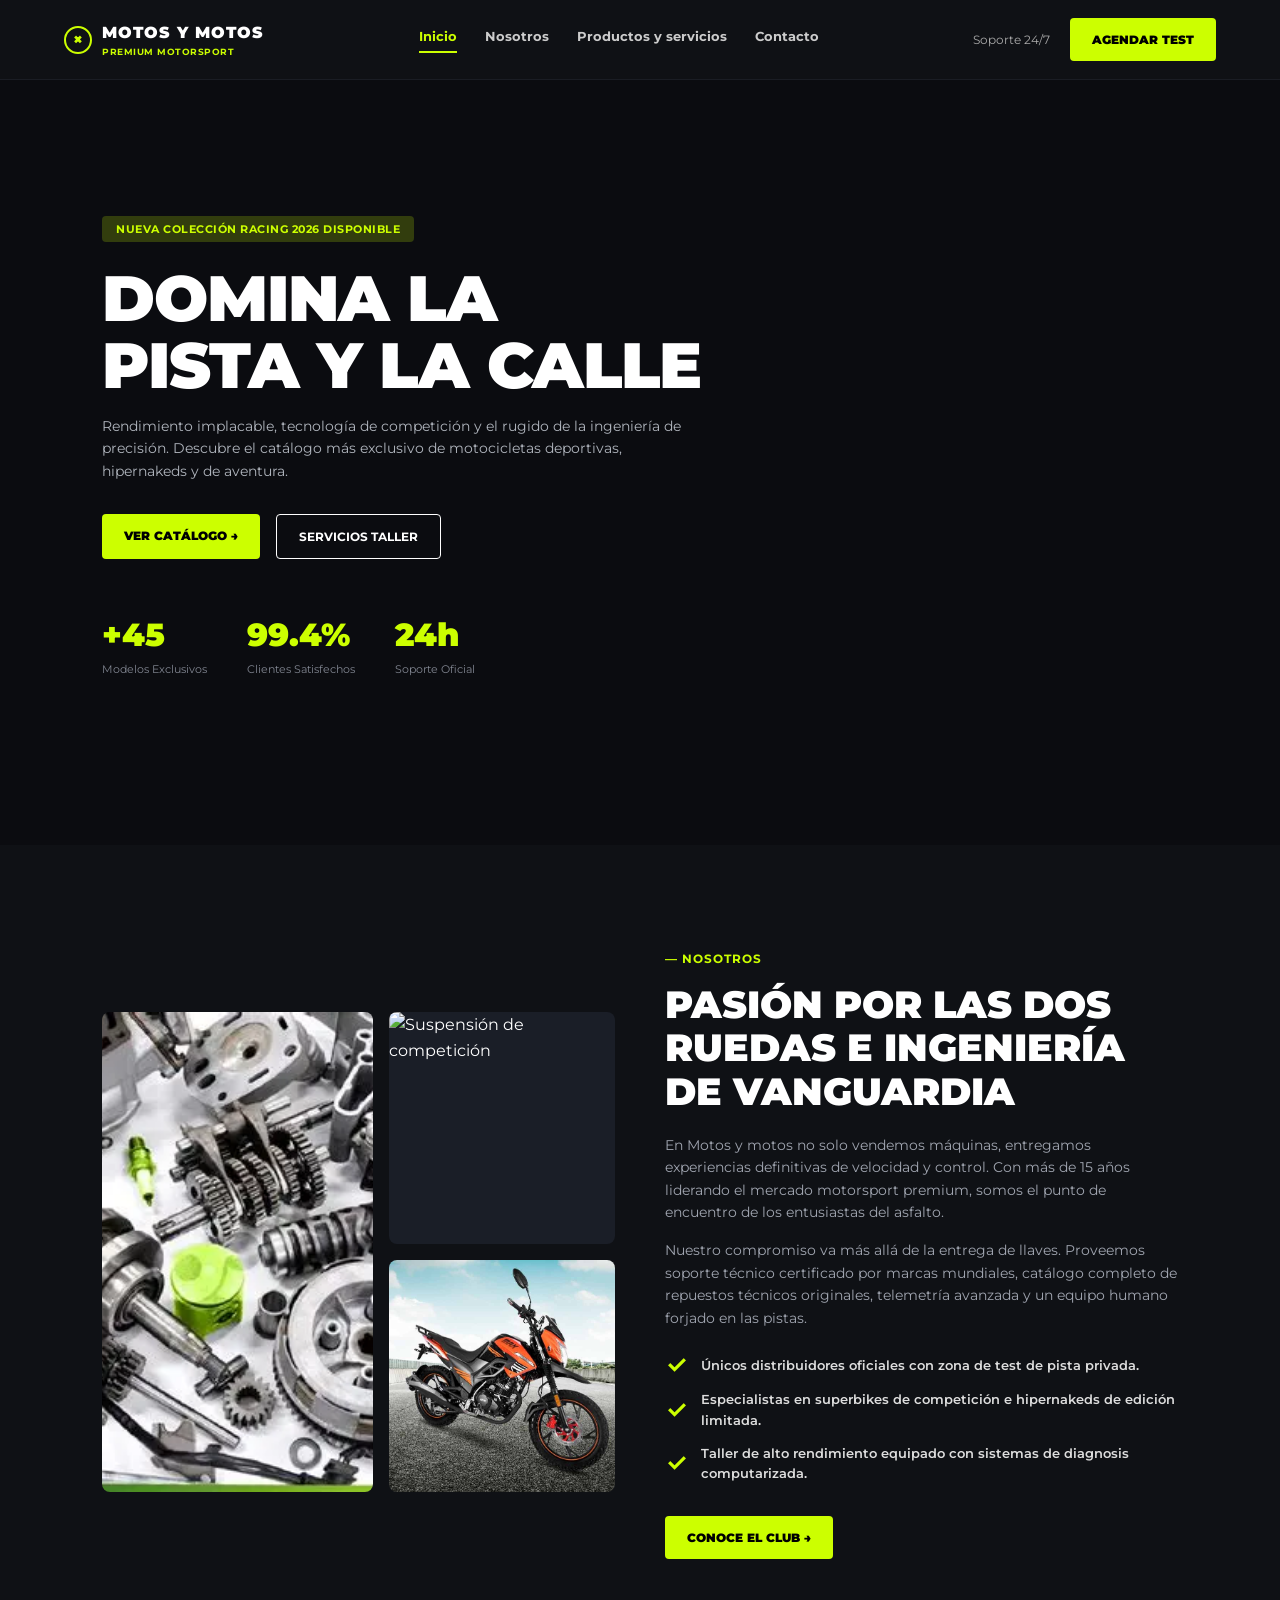
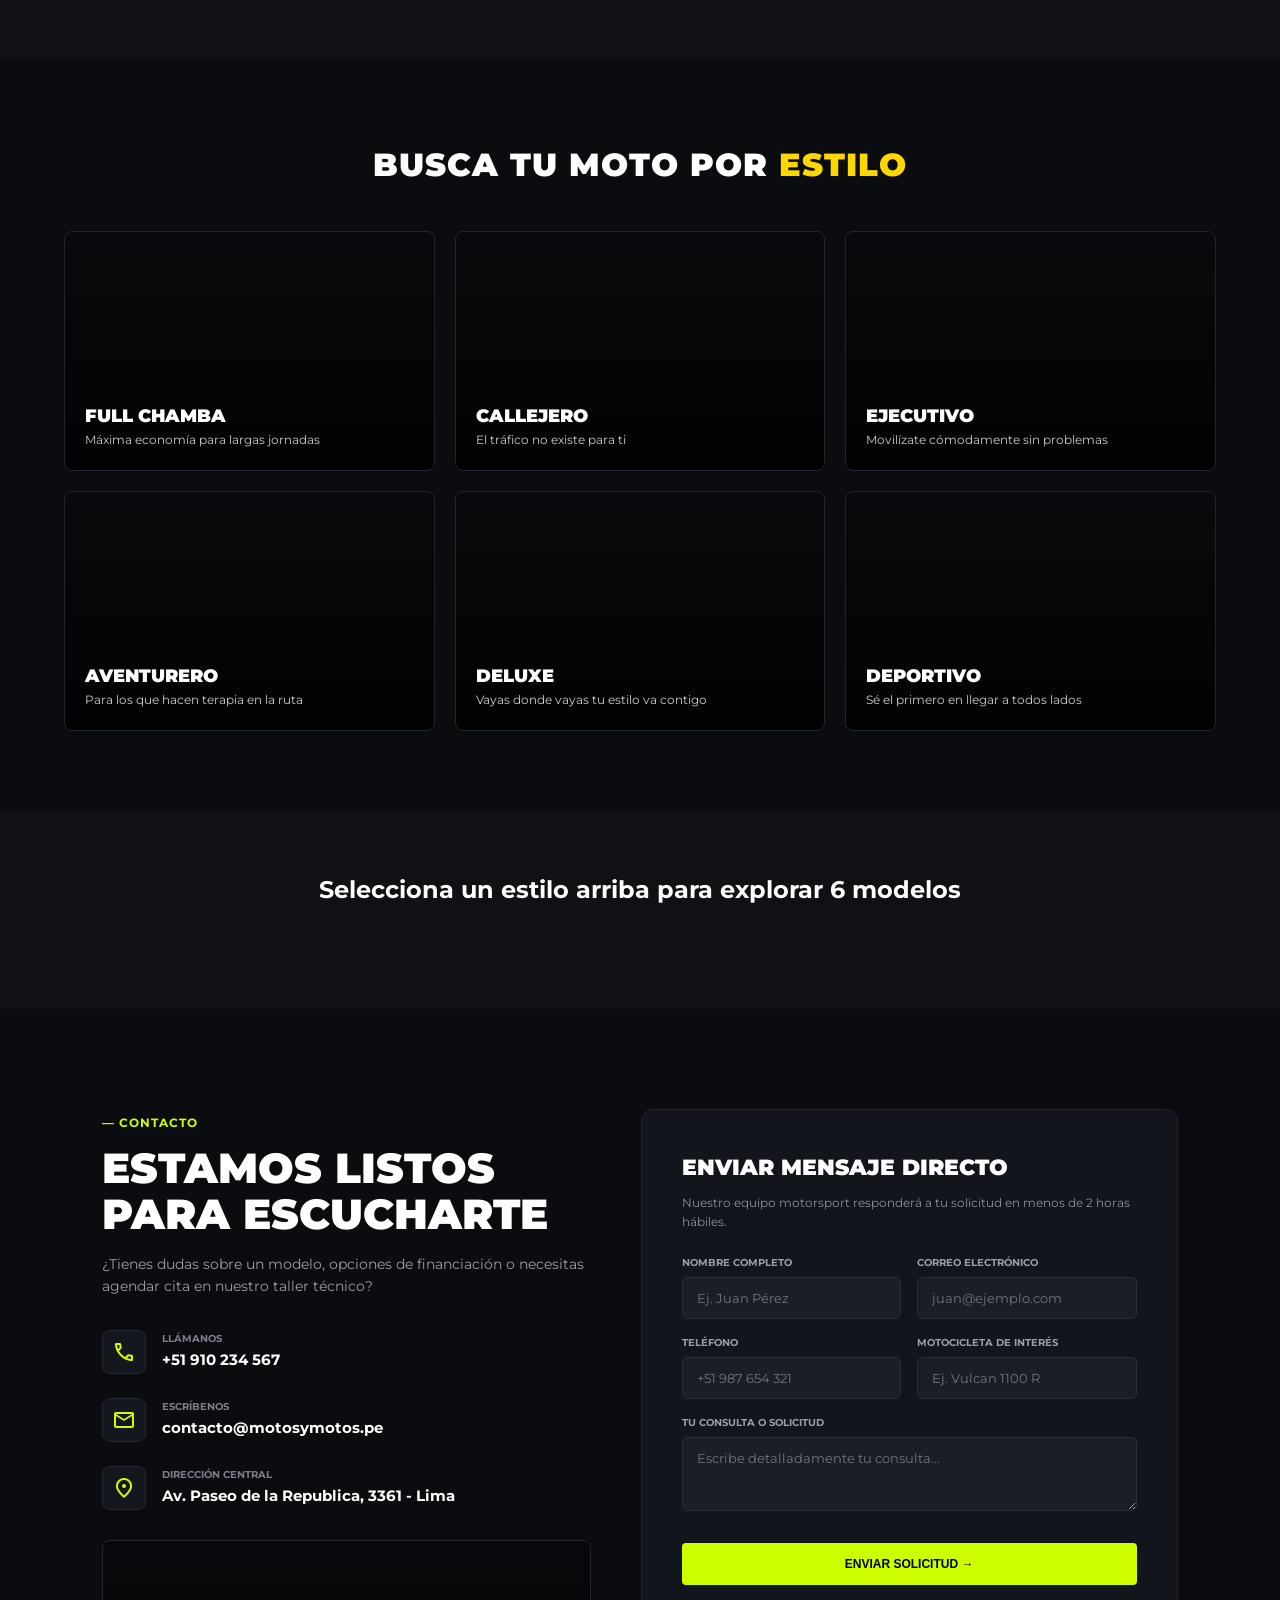
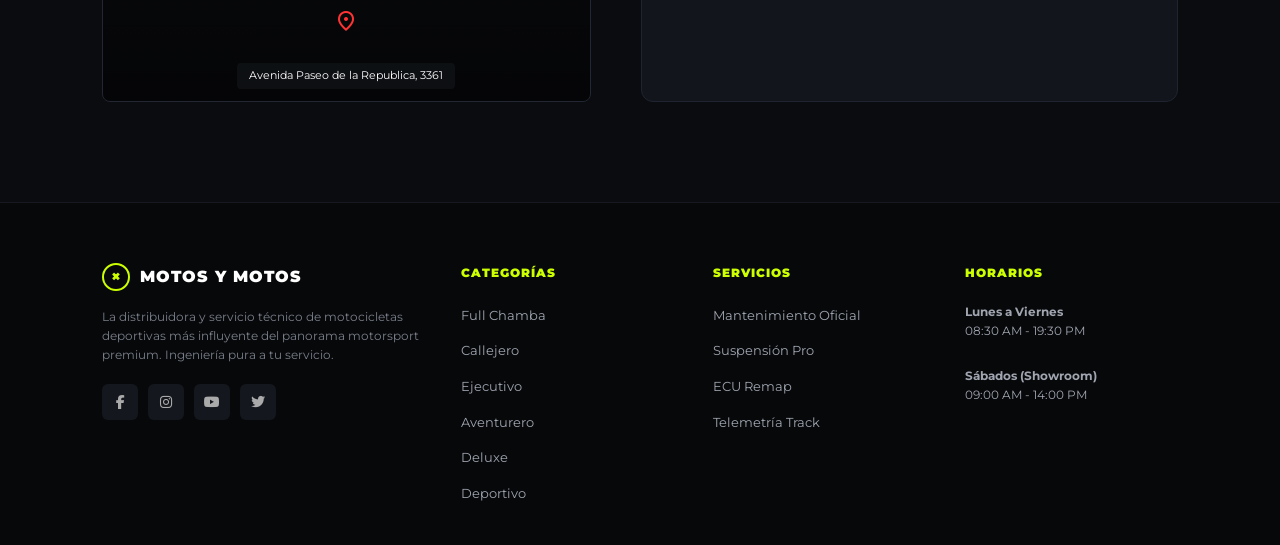
==== commit d82a267b: "Modificación + imagenes" ====
--- a/AVANCE 2 TPW/index.html
+++ b/AVANCE 2 TPW/index.html
@@ -11,8 +11,7 @@
     <!-- Iconos Material Symbols / FontAwesome -->
     <link rel="stylesheet" href="https://fonts.googleapis.com/css2?family=Material+Symbols+Outlined:opsz,wght,FILL,GRAD@24,400,0,0" />
     <link rel="stylesheet" href="https://cdnjs.cloudflare.com/ajax/libs/font-awesome/6.4.0/css/all.min.css">
-    <!-- Hoja de Estilos Externa -->
-    <link rel="stylesheet" href="css/estilo.css">
+    <link rel="stylesheet" href="estilo.css">
 </head>
 <body>
 
@@ -29,11 +28,11 @@
             <a href="#inicio" class="activo">Inicio</a>
             <a href="#nosotros">Nosotros</a>
             <a href="#estilos">Productos y servicios</a>
-            <a href="contacto.html">Contacto</a>
+            <a href="#contacto">Contacto</a>
         </nav>
         <div class="acciones-header">
             <span class="soporte">Soporte 24/7</span>
-            <a href="login.html" class="boton-acento">INGRESAR</a>
+            <a href="#contacto" class="boton-acento">AGENDAR TEST</a>
         </div>
     </header>
 
@@ -46,7 +45,7 @@
                 <p>Rendimiento implacable, tecnología de competición y el rugido de la ingeniería de precisión. Descubre el catálogo más exclusivo de motocicletas deportivas, hipernakeds y de aventura.</p>
                 <div class="hero-botones">
                     <a href="#estilos" class="boton-acento">VER CATÁLOGO &rarr;</a>
-                    <a href="contacto.html" class="boton-secundario">SERVICIOS TALLER</a>
+                    <a href="#contacto" class="boton-secundario">SERVICIOS TALLER</a>
                 </div>
                 <div class="hero-stats">
                     <div class="stat"><h3>+45</h3><p>Modelos Exclusivos</p></div>
@@ -56,19 +55,20 @@
             </div>
         </section>
 
-        <!-- SECCIÓN NOSOTROS -->
+        <!-- SECCIÓN NOSOTROS (Con la nueva imagen de repuestos y piezas de moto) -->
         <section id="nosotros" class="nosotros">
             <div class="nosotros-grid">
                 <div class="nosotros-imagenes">
                     <div class="img-box gran-exhibicion">
-                        <img src="img/repuestos.PNG" alt="Repuestos y piezas mecánicas de motocicletas">
+                        <!-- Imagen actualizada de piezas y repuestos mecánicos -->
+                        <img src="repuestos.PNG" alt="Repuestos y piezas mecánicas de motocicletas">
                     </div>
                     <div class="columna-sub-imagenes">
                         <div class="img-box sub-img">
-                            <img src="img/suspension.jpg" alt="Suspensión de competición">
+                            <img src="https://images.unsplash.com/photo-1558981806-ec527fa84c39?auto=format&fit=crop&w=600&q=80" alt="Suspensión de competición">
                         </div>
                         <div class="img-box sub-img">
-                            <img src="img/equipamiento.jpg" alt="Equipamiento y casco">
+                            <img src="motochamo.jpg" alt="Equipamiento y casco AGV">
                         </div>
                     </div>
                 </div>
@@ -83,7 +83,7 @@
                         <li><span class="material-symbols-outlined check">check</span> Especialistas en superbikes de competición e hipernakeds de edición limitada.</li>
                         <li><span class="material-symbols-outlined check">check</span> Taller de alto rendimiento equipado con sistemas de diagnosis computarizada.</li>
                     </ul>
-                    <a href="contacto.html" class="boton-acento btn-nosotros">CONOCE EL CLUB &rarr;</a>
+                    <a href="#contacto" class="boton-acento btn-nosotros">CONOCE EL CLUB &rarr;</a>
                 </div>
             </div>
         </section>
@@ -135,11 +135,11 @@
 
         <!-- CATÁLOGO RESULTADOS DINÁMICOS -->
         <section id="catalogo-motos" class="catalogo-contenedor">
-            <h2 id="titulo-categoria-seleccionada">Selecciona un estilo arriba para explorar modelos</h2>
+            <h2 id="titulo-categoria-seleccionada">Selecciona un estilo arriba para explorar 6 modelos</h2>
             <div id="grid-motos-resultado" class="productos-grid"></div>
         </section>
 
-        <!-- SECCIÓN CONTACTO RÁPIDA -->
+        <!-- SECCIÓN CONTACTO -->
         <section id="contacto" class="contacto">
             <div class="contacto-grid">
                 <div class="contacto-info">
@@ -159,14 +159,14 @@
                     
                     <div class="item-info">
                         <div class="icon-box"><span class="material-symbols-outlined">location_on</span></div>
-                        <div><small>DIRECCIÓN CENTRAL</small><strong>Av. Paseo de la República, 3361 - Lima</strong></div>
+                        <div><small>DIRECCIÓN CENTRAL</small><strong>Av. Paseo de la Republica, 3361 - Lima</strong></div>
                     </div>
 
                     <!-- Cuadro del Mapa -->
                     <div class="mapa-box">
                         <div class="mapa-img-placeholder">
                             <span class="pin-mapa"><span class="material-symbols-outlined">location_on</span></span>
-                            <div class="mapa-label">Avenida Paseo de la República, 3361</div>
+                            <div class="mapa-label">Avenida Paseo de la Republica, 3361</div>
                         </div>
                     </div>
                 </div>
@@ -179,11 +179,11 @@
                         <div class="form-row">
                             <div>
                                 <label for="nombre">NOMBRE COMPLETO</label>
-                                <input id="nombre" type="text" placeholder="Ej. Juan Pérez" required>
+                                <input id="nombre" type="text" placeholder="Ej. Juan Pérez">
                             </div>
                             <div>
                                 <label for="email">CORREO ELECTRÓNICO</label>
-                                <input id="email" type="email" placeholder="juan@ejemplo.com" required>
+                                <input id="email" type="email" placeholder="juan@ejemplo.com">
                             </div>
                         </div>
                         <div class="form-row">
@@ -198,7 +198,7 @@
                         </div>
                         <div class="form-group-full">
                             <label for="mensaje">TU CONSULTA O SOLICITUD</label>
-                            <textarea id="mensaje" rows="3" placeholder="Escribe detalladamente tu consulta..." required></textarea>
+                            <textarea id="mensaje" rows="3" placeholder="Escribe detalladamente tu consulta..."></textarea>
                         </div>
                         <button type="submit" class="boton-acento btn-block">ENVIAR SOLICITUD &rarr;</button>
                     </form>
@@ -207,6 +207,7 @@
         </section>
     </main>
 
+    <!-- VENTANA FLOTANTE (MODAL DETALLE) -->
     <!-- VENTANA FLOTANTE (MODAL DETALLE) -->
     <div id="modal-detalle" class="modal">
         <div class="modal-contenido">
@@ -217,14 +218,16 @@
                 <div class="modal-specs-box">
                     <h3>Ficha Técnica Detallada</h3>
                     <p><strong>Motor:</strong> <span id="modal-motor">-</span></p>
+                    <p><strong>Rendimiento:</strong> <span id="modal-rendimiento">-</span></p>
+                    <p><strong>Colores Disponibles:</strong> <span id="modal-colores">-</span></p>
                     <p><strong>Frenos:</strong> <span id="modal-frenos">-</span></p>
                     <p><strong>Suspensión:</strong> <span id="modal-suspension">-</span></p>
-                    <p><strong>Rendimiento:</strong> <span id="modal-rendimiento">-</span></p>
                     <p><strong>Transmisión:</strong> <span id="modal-transmision">-</span></p>
                 </div>
                 <div class="modal-precio-box">
                     <small>Precio Oficial</small>
-                    <h2 id="modal-precio" style="color: #ccff00; font-size: 28px;">S/ 0.00</h2>
+                    <h2 id="modal-precio" style="color: #c8102e; font-size: 28px;">S/ 0.00</h2>
+                    <!-- Al hacer clic cierra el modal y salta automáticamente al formulario de contacto -->
                     <a href="#contacto" onclick="cerrarModal()" class="boton-acento" style="display:block; text-align:center; margin-top:20px;">COTIZAR AHORA</a>
                 </div>
             </div>
@@ -281,7 +284,116 @@
         </div>
     </footer>
 
-    <!-- Archivo JS Externo -->
-    <script src="js/script.js"></script>
+    <!-- SCRIPT JS ACTUALIZADO CON IMÁGENES PARA CADA MODELO -->
+    
+    <script>
+        const baseDatosMotos = {
+            "full-chamba": [
+                {nombre: "TVS Sport 100", motor: "99.2 cc 4 tiempos", rendimiento: "220 km/galón", colores: "Negro/Rojo, Azul, Negro total", frenos: "Tambor delantero y trasero", suspension: "Telescópica hidráulica", transmision: "4 velocidades", precio: "S/ 4,599", imagen: "tu_imagen.jpg"},
+                {nombre: "Bajaj Boxer 150", motor: "144.8 cc monocilíndrico", rendimiento: "180 km/galón", colores: "Negro, Rojo, Azul metálico", frenos: "Tambor CBS", suspension: "Doble amortiguador SNS", transmision: "5 velocidades", precio: "S/ 5,299", imagen: "tu_imagen.jpg"},
+                {nombre: "Honda CB125F", motor: "124 cc refrigerado por aire", rendimiento: "200 km/galón", colores: "Rojo, Negro, Blanco", frenos: "Disco del / Tambor tras", suspension: "Horquilla telescópica", transmision: "5 velocidades", precio: "S/ 6,100", imagen: "tu_imagen.jpg"},
+                {nombre: "Hero Eco 150", motor: "149.2 cc OHC", rendimiento: "175 km/galón", colores: "Negro, Azul, Rojo", frenos: "Tambor alto rendimiento", suspension: "Doble amortiguador", transmision: "5 velocidades", precio: "S/ 4,899", imagen: "tu_imagen.jpg"},
+                {nombre: "Wanxin Work 125", motor: "125 cc de carga", rendimiento: "160 km/galón", colores: "Rojo, Negro", frenos: "Tambor reforzado", suspension: "Eje de carga pesada", transmision: "4 velocidades", precio: "S/ 3,999", imagen: "tu_imagen.jpg"},
+                {nombre: "Suzuki AX4", motor: "113 cc 4 tiempos", rendimiento: "150 km/galón", colores: "Rojo, Azul, Negro", frenos: "Tambor mecánico", suspension: "Convencional suave", transmision: "4 velocidades", precio: "S/ 4,200", imagen: "tu_imagen.jpg"}
+            ],
+            "callejero": [
+                {nombre: "Yamaha FZ-S Fi V3", motor: "149 cc Blue Core", rendimiento: "140 km/galón", colores: "Azul Racing, Negro Mate, Gris", frenos: "Disco lobulado con ABS", suspension: "Horquilla de 41mm", transmision: "5 velocidades", precio: "S/ 9,499", imagen: "tu_imagen.jpg"},
+                {nombre: "Pulsar NS 160", motor: "160.3 cc DTS-i 4V", rendimiento: "135 km/galón", colores: "Blanco perla, Negro carbono, Rojo", frenos: "Doble disco ABS", suspension: "Monoshock central", transmision: "5 velocidades", precio: "S/ 8,299", imagen: "tu_imagen.jpg"},
+                {nombre: "Honda CB 190R", motor: "184.4 cc PGM-FI", rendimiento: "130 km/galón", colores: "Rojo insignia, Negro mate, Repsol", frenos: "Discos lobulados", suspension: "Horquilla invertida", transmision: "5 velocidades", precio: "S/ 10,500", imagen: "tu_imagen.jpg"},
+                {nombre: "CFMOTO 150NK", motor: "149.4 cc líquido", rendimiento: "125 km/galón", colores: "Azul eléctrico, Plata, Negro", frenos: "J.Juan hidráulicos ABS", suspension: "Invertida delantera", transmision: "6 velocidades", precio: "S/ 9,990", imagen: "tu_imagen.jpg"},
+                {nombre: "KTM Duke 200", motor: "199.5 cc inyección", rendimiento: "120 km/galón", colores: "Naranja KTM, Negro oscuro", frenos: "ByBre con ABS", suspension: "WP Apex Invertida", transmision: "6 velocidades", precio: "S/ 14,500", imagen: "tu_imagen.jpg"},
+                {nombre: "Suzuki Gixxer 150", motor: "155 cc SEP", rendimiento: "145 km/galón", colores: "Azul Suzuki MotoGP, Negro", frenos: "Disco en ambas ruedas", suspension: "Telescópica", transmision: "5 velocidades", precio: "S/ 8,990", imagen: "tu_imagen.jpg"}
+            ],
+            "ejecutivo": [
+                {nombre: "Vespa Primavera 125", motor: "124 cc iGet", rendimiento: "130 km/galón", colores: "Blanco innocenza, Rojo, Verde", frenos: "Disco con ABS", suspension: "Monobrazo helicoidal", transmision: "Automática CVT", precio: "S/ 16,500", imagen: "tu_imagen.jpg"},
+                {nombre: "Honda Elite 125", motor: "124.9 cc PGM-FI", rendimiento: "150 km/galón", colores: "Negro, Blanco, Azul", frenos: "CBS Combinado", suspension: "Telescópica", transmision: "Automática V-Matic", precio: "S/ 8,400", imagen: "tu_imagen.jpg"},
+                {nombre: "Yamaha RayZR 125", motor: "125 cc Hybrid", rendimiento: "160 km/galón", colores: "Negro mate, Azul cian", frenos: "Unificado UBS", suspension: "Telescópica", transmision: "Automática CVT", precio: "S/ 7,990", imagen: "tu_imagen.jpg"},
+                {nombre: "Keeway Cityblade 150", motor: "150 cc refrigerado aire", rendimiento: "125 km/galón", colores: "Blanco, Gris oscuro, Rojo", frenos: "Disco lobulado CBS", suspension: "Doble amortiguador", transmision: "Automática CVT", precio: "S/ 6,800", imagen: "tu_imagen.jpg"},
+                {nombre: "Suzuki Burgman Street", motor: "124 cc fuel injection", rendimiento: "145 km/galón", colores: "Blanco perla, Negro mate", frenos: "Disco delantero CBS", suspension: "Telescópica", transmision: "Automática", precio: "S/ 8,999", imagen: "tu_imagen.jpg"},
+                {nombre: "Hero Dash 125", motor: "124.6 cc i3s", rendimiento: "140 km/galón", colores: "Rojo, Negro, Plata", frenos: "Tambor y disco", suspension: "Brazo basculante", transmision: "Automática", precio: "S/ 6,500", imagen: "tu_imagen.jpg"}
+            ],
+            "aventurero": [
+                {nombre: "Outland 1250 X", motor: "1250 cc bicilíndrico V", rendimiento: "65 km/galón", colores: "Verde militar, Negro titanio", frenos: "Brembo ABS Doble Canal", suspension: "Electrónica semi-activa", transmision: "6 velocidades", precio: "S/ 45,500", imagen: "tu_imagen.jpg"},
+                {nombre: "Royal Enfield Himalayan 450", motor: "452 cc Sherpa líquido", rendimiento: "95 km/galón", colores: "Kaza Brown, Slate Salt", frenos: "Disco ABS desconectable", suspension: "Invertida Showa 43mm", transmision: "6 velocidades", precio: "S/ 24,500", imagen: "tu_imagen.jpg"},
+                {nombre: "Honda CB500X", motor: "471 cc bicilíndrico", rendimiento: "85 km/galón", colores: "Rojo Grand Prix, Negro mate", frenos: "Doble disco ABS", suspension: "Invertida Showa SFF-BP", transmision: "6 velocidades", precio: "S/ 31,900", imagen: "tu_imagen.jpg"},
+                {nombre: "KTM 390 Adventure", motor: "373.2 cc monocilíndrico", rendimiento: "90 km/galón", colores: "Naranja/Negro", frenos: "ByBre con ABS Off-Road", suspension: "WP APEX ajustable", transmision: "6 velocidades", precio: "S/ 28,500", imagen: "tu_imagen.jpg"},
+                {nombre: "Suzuki V-Strom 250 SX", motor: "249 cc SOCS", rendimiento: "110 km/galón", colores: "Amarillo championship, Negro", frenos: "Disco lobulado con ABS", suspension: "Telescópica largo recorrido", transmision: "6 velocidades", precio: "S/ 18,900", imagen: "tu_imagen.jpg"},
+                {nombre: "CFMOTO 450MT", motor: "449 cc bicilíndrico", rendimiento: "88 km/galón", colores: "Zephyr Blue, Tundra Grey", frenos: "J.Juan con ABS Bosch", suspension: "KYB ajustables", transmision: "6 velocidades", precio: "S/ 26,900", imagen: "tu_imagen.jpg"}
+            ],
+            "deluxe": [
+                {nombre: "Royal Enfield Classic 350", motor: "349 cc J-series", rendimiento: "95 km/galón", colores: "Halcyon Black, Gunmetal Grey", frenos: "Doble canal ABS", suspension: "Horquilla convencional", transmision: "5 velocidades", precio: "S/ 21,500", imagen: "tu_imagen.jpg"},
+                {nombre: "Honda Rebel 300", motor: "286 cc DOHC", rendimiento: "100 km/galón", colores: "Matte Armored Green, Negro", frenos: "Disco hidráulico ABS", suspension: "Doble amortiguador", transmision: "6 velocidades", precio: "S/ 22,900", imagen: "tu_imagen.jpg"},
+                {nombre: "Benelli Imperiale 400", motor: "374 cc monocilíndrico", rendimiento: "90 km/galón", colores: "Negro brillante, Cromo/Negro", frenos: "Disco con ABS", suspension: "Telescópica clásica", transmision: "5 velocidades", precio: "S/ 19,500", imagen: "tu_imagen.jpg"},
+                {nombre: "Kawasaki Eliminator 500", motor: "451 cc bicilíndrico", rendimiento: "85 km/galón", colores: "Metallic Flat Spark Black", frenos: "ABS avanzado", suspension: "Confort de ruta", transmision: "6 velocidades", precio: "S/ 29,500", imagen: "tu_imagen.jpg"},
+                {nombre: "Keeway V-Cruise 125", motor: "125 cc V-twin", rendimiento: "110 km/galón", colores: "Negro mate con detalles plata", frenos: "CBS frenada combinada", suspension: "Horquilla invertida", transmision: "5 velocidades", precio: "S/ 13,900", imagen: "tu_imagen.jpg"},
+                {nombre: "Zontes 350G", motor: "348 cc alta gama", rendimiento: "95 km/galón", colores: "Plata titanio, Negro carbono", frenos: "J.Juan con ABS", suspension: "Ajustable electrónica", transmision: "6 velocidades", precio: "S/ 23,500", imagen: "tu_imagen.jpg"}
+            ],
+            "deportivo": [
+                {nombre: "Vulcan 1100 R", motor: "1100 cc Superbike", rendimiento: "55 km/galón", colores: "Negro medianoche / Rojo competición", frenos: "Brembo M50 radial ABS", suspension: "Öhlins presurizada", transmision: "6 velocidades Quickshifter", precio: "S/ 29,990", imagen: "tu_imagen.jpg"},
+                {nombre: "APEX 890 RS", motor: "889 cc Hypernaked", rendimiento: "70 km/galón", colores: "Negro carbono / Rojo acento", frenos: "Doble disco flotante ABS", suspension: "WP Apex competición", transmision: "6 velocidades", precio: "S/ 42,150", imagen: "tu_imagen.jpg"},
+                {nombre: "Yamaha R3", motor: "321 cc bicilíndrico", rendimiento: "85 km/galón", colores: "Icon Blue, Midnight Black", frenos: "Disco hidráulico ABS", suspension: "Horquilla invertida", transmision: "6 velocidades", precio: "S/ 25,990", imagen: "tu_imagen.jpg"},
+                {nombre: "Kawasaki Ninja 400", motor: "399 cc 4 tiempos", rendimiento: "80 km/galón", colores: "Lime Green KRT, Negro", frenos: "Disco lobulado 310mm", suspension: "Telescópica 41mm", transmision: "6 velocidades", precio: "S/ 27,500", imagen: "tu_imagen.jpg"},
+                {nombre: "KTM RC 390", motor: "373.2 cc ultra deportivo", rendimiento: "82 km/galón", colores: "Factory Orange, Negro", frenos: "ByBre Supermoto ABS", suspension: "WP APEX abierta", transmision: "6 velocidades antirrebote", precio: "S/ 26,500", imagen: "tu_imagen.jpg"},
+                {nombre: "Honda CBR 500R", motor: "471 cc bicilíndrico", rendimiento: "78 km/galón", colores: "Matte Gunpowder Black, Rojo", frenos: "Doble disco delantero ABS", suspension: "Showa SFF-BP invertida", transmision: "6 velocidades", precio: "S/ 32,500", imagen: "tu_imagen.jpg"}
+            ]
+        };
+
+        function filtrarEstilo(estiloKey) {
+            const contenedorGrid = document.getElementById("grid-motos-resultado");
+            const tituloCategoria = document.getElementById("titulo-categoria-seleccionada");
+            const listaMotos = baseDatosMotos[estiloKey] || [];
+            
+            tituloCategoria.innerText = `MODELOS ENCONTRADOS PARA: ${estiloKey.replace('-',' ').toUpperCase()}`;
+            contenedorGrid.innerHTML = "";
+
+            listaMotos.forEach(moto => {
+                const card = document.createElement("article");
+                card.className = "card-producto";
+                card.innerHTML = `
+                    <div class="card-img">
+                        <img src="${moto.imagen}" alt="${moto.nombre}">
+                    </div>
+                    <div class="card-body">
+                        <span class="categoria">${estiloKey.toUpperCase()}</span>
+                        <h3>${moto.nombre}</h3>
+                        <div class="specs">
+                            <div><small>MOTOR</small><br><strong>${moto.motor}</strong></div>
+                        </div>
+                        <div class="card-footer">
+                            <div><small>Precio desde</small><br><strong>${moto.precio}</strong></div>
+                            <button class="btn-icon btn-ver-detalle">Ver Detalle &rarr;</button>
+                        </div>
+                    </div>
+                `;
+                
+                // Vinculación segura del evento click sin errores de comillas
+                card.querySelector('.btn-ver-detalle').addEventListener('click', () => {
+                    abrirModal(moto, estiloKey);
+                });
+
+                contenedorGrid.appendChild(card);
+            });
+
+            document.getElementById("catalogo-motos").scrollIntoView({ behavior: 'smooth' });
+        }
+
+        function abrirModal(moto, estilo) {
+            document.getElementById("modal-titulo").innerText = moto.nombre;
+            document.getElementById("modal-estilo").innerText = estilo.toUpperCase();
+            document.getElementById("modal-motor").innerText = moto.motor;
+            document.getElementById("modal-rendimiento").innerText = moto.rendimiento;
+            document.getElementById("modal-colores").innerText = moto.colores;
+            document.getElementById("modal-frenos").innerText = moto.frenos;
+            document.getElementById("modal-suspension").innerText = moto.suspension;
+            document.getElementById("modal-transmision").innerText = moto.transmision;
+            document.getElementById("modal-precio").innerText = moto.precio;
+
+            document.getElementById("modal-detalle").style.display = "flex";
+        }
+
+        function cerrarModal() {
+            document.getElementById("modal-detalle").style.display = "none";
+        }
+    </script>
 </body>
 </html>
--- a/AVANCE 2 TPW/estilo.css
+++ b/AVANCE 2 TPW/estilo.css
@@ -0,0 +1,702 @@
+/* RESETEO Y BASES */
+* {
+    box-sizing: border-box;
+    margin: 0;
+    padding: 0;
+}
+
+body {
+    font-family: 'Montserrat', sans-serif;
+    background-color: #0b0c10;
+    color: #ffffff;
+    line-height: 1.6;
+    scroll-behavior: smooth;
+}
+
+a {
+    text-decoration: none;
+    color: inherit;
+}
+
+/* CABECERA */
+.cabecera {
+    display: flex;
+    justify-content: space-between;
+    align-items: center;
+    padding: 18px 5%;
+    background-color: #0f1115;
+    position: sticky;
+    top: 0;
+    z-index: 100;
+    border-bottom: 1px solid #1a1d24;
+}
+
+.logo {
+    display: flex;
+    align-items: center;
+    gap: 10px;
+}
+
+.symbol-logo {
+    border: 2px solid #ccff00;
+    color: #ccff00;
+    border-radius: 50%;
+    width: 28px;
+    height: 28px;
+    display: flex;
+    align-items: center;
+    justify-content: center;
+    font-size: 16px;
+    font-weight: 900;
+}
+
+.logo h2 {
+    font-size: 16px;
+    font-weight: 900;
+    letter-spacing: 1px;
+}
+
+.logo small {
+    color: #ccff00;
+    font-size: 9px;
+    font-weight: 700;
+    display: block;
+    letter-spacing: 0.5px;
+}
+
+.menu {
+    display: flex;
+    gap: 28px;
+}
+
+.menu a {
+    font-size: 13px;
+    font-weight: 700;
+    color: #cccccc;
+    transition: color 0.3s;
+}
+
+.menu a:hover, .menu a.activo {
+    color: #ccff00;
+    border-bottom: 2px solid #ccff00;
+    padding-bottom: 4px;
+}
+
+.acciones-header {
+    display: flex;
+    align-items: center;
+    gap: 20px;
+}
+
+.soporte {
+    font-size: 12px;
+    color: #aaaaaa;
+}
+
+/* BOTONES GLOBALES */
+.boton-acento {
+    background-color: #ccff00;
+    color: #000000;
+    padding: 12px 22px;
+    font-weight: 900;
+    font-size: 12px;
+    border-radius: 4px;
+    display: inline-block;
+    transition: transform 0.3s, background-color 0.3s;
+}
+
+.boton-acento:hover {
+    transform: translateY(-2px);
+    background-color: #b3e600;
+}
+
+.boton-secundario {
+    border: 1px solid #ffffff;
+    color: #ffffff;
+    padding: 12px 22px;
+    font-weight: 700;
+    font-size: 12px;
+    border-radius: 4px;
+    transition: background-color 0.3s;
+}
+
+.boton-secundario:hover {
+    background-color: rgba(255, 255, 255, 0.1);
+}
+
+/* SECCIÓN HERO */
+.hero {
+    min-height: 85vh;
+    background: linear-gradient(rgba(11, 12, 16, 0.65), rgba(11, 12, 16, 0.95)), 
+                url('https://images.unsplash.com/photo-1558981403-c5f9899a28bc?auto=format&fit=crop&w=1600&q=80') center/cover;
+    display: flex;
+    align-items: center;
+    padding: 80px 8%;
+}
+
+.tagline {
+    background-color: rgba(204, 255, 0, 0.2);
+    color: #ccff00;
+    padding: 6px 14px;
+    font-size: 11px;
+    font-weight: 700;
+    border-radius: 4px;
+    letter-spacing: 0.5px;
+}
+
+.hero h1 {
+    font-size: 64px;
+    font-weight: 900;
+    margin: 24px 0 16px 0;
+    line-height: 1.05;
+    letter-spacing: -1px;
+}
+
+.hero p {
+    color: #b0b5bd;
+    max-width: 580px;
+    font-size: 14px;
+    margin-bottom: 32px;
+}
+
+.hero-botones {
+    display: flex;
+    gap: 16px;
+    margin-bottom: 50px;
+}
+
+.hero-stats {
+    display: flex;
+    gap: 40px;
+}
+
+.stat h3 {
+    font-size: 32px;
+    color: #ccff00;
+    font-weight: 900;
+}
+
+.stat p {
+    font-size: 11px;
+    color: #808590;
+}
+
+/* SECCIÓN NOSOTROS (Con soporte para las imágenes de repuestos) */
+.nosotros {
+    padding: 100px 8%;
+    background-color: #0f1115;
+}
+
+.nosotros-grid {
+    display: grid;
+    grid-template-columns: 1fr 1fr;
+    gap: 50px;
+    align-items: center;
+}
+
+.nosotros-imagenes {
+    display: flex;
+    gap: 16px;
+    height: 480px;
+}
+
+.img-box {
+    border-radius: 8px;
+    overflow: hidden;
+    background-color: #1a1e27;
+}
+
+.img-box img {
+    width: 100%;
+    height: 100%;
+    object-fit: cover;
+    display: block;
+}
+
+.gran-exhibicion {
+    flex: 1.2;
+}
+
+.columna-sub-imagenes {
+    flex: 1;
+    display: flex;
+    flex-direction: column;
+    gap: 16px;
+}
+
+.sub-img {
+    flex: 1;
+}
+
+.subtitulo {
+    color: #ccff00;
+    font-size: 12px;
+    font-weight: 700;
+    letter-spacing: 1px;
+}
+
+.nosotros-texto h2 {
+    font-size: 38px;
+    font-weight: 900;
+    line-height: 1.15;
+    margin: 12px 0 20px 0;
+}
+
+.nosotros-texto p {
+    color: #a0a5b0;
+    font-size: 14px;
+    margin-bottom: 16px;
+}
+
+.lista-check {
+    list-style: none;
+    margin: 24px 0 32px 0;
+}
+
+.lista-check li {
+    display: flex;
+    align-items: center;
+    gap: 12px;
+    font-size: 13px;
+    color: #dddddd;
+    margin-bottom: 12px;
+    font-weight: 600;
+}
+
+.lista-check .check {
+    color: #ccff00;
+    font-weight: 900;
+}
+
+/* SECCIÓN BUSCA TU MOTO POR ESTILO */
+.seccion-estilos {
+    padding: 80px 5%;
+    background-color: #0b0c10;
+}
+
+.titulo-estilos {
+    text-align: center;
+    margin-bottom: 40px;
+}
+
+.titulo-estilos h2 {
+    font-size: 32px;
+    font-weight: 900;
+    letter-spacing: 1px;
+}
+
+.resaltado-amarillo {
+    color: #ffd700;
+}
+
+.grid-estilos {
+    display: grid;
+    grid-template-columns: repeat(3, 1fr);
+    gap: 20px;
+}
+
+.card-estilo {
+    height: 240px;
+    border-radius: 8px;
+    cursor: pointer;
+    overflow: hidden;
+    position: relative;
+    border: 1px solid #1f242e;
+    transition: transform 0.3s, border-color 0.3s;
+    background-size: cover;
+    background-position: center;
+}
+
+.bg-chamba { background-image: linear-gradient(rgba(0,0,0,0.2), rgba(0,0,0,0.85)), url('https://images.unsplash.com/photo-1558981403-c5f9899a28bc?auto=format&fit=crop&w=600&q=80'); }
+.bg-callejero { background-image: linear-gradient(rgba(0,0,0,0.2), rgba(0,0,0,0.85)), url('https://images.unsplash.com/photo-1568772585407-9361f9bf3a87?auto=format&fit=crop&w=600&q=80'); }
+.bg-ejecutivo { background-image: linear-gradient(rgba(0,0,0,0.2), rgba(0,0,0,0.85)), url('https://images.unsplash.com/photo-1542282088-72c9c27ed0cd?auto=format&fit=crop&w=600&q=80'); }
+.bg-aventurero { background-image: linear-gradient(rgba(0,0,0,0.2), rgba(0,0,0,0.85)), url('https://images.unsplash.com/photo-1558981806-ec527fa84c39?auto=format&fit=crop&w=600&q=80'); }
+.bg-deluxe { background-image: linear-gradient(rgba(0,0,0,0.2), rgba(0,0,0,0.85)), url('https://images.unsplash.com/photo-1558981403-c5f9899a28bc?auto=format&fit=crop&w=600&q=80'); }
+.bg-deportivo { background-image: linear-gradient(rgba(0,0,0,0.2), rgba(0,0,0,0.85)), url('https://images.unsplash.com/photo-1568772585407-9361f9bf3a87?auto=format&fit=crop&w=600&q=80'); }
+
+.card-estilo:hover {
+    transform: translateY(-6px);
+    border-color: #ccff00;
+}
+
+.card-estilo .overlay {
+    position: absolute;
+    bottom: 0;
+    left: 0;
+    width: 100%;
+    padding: 20px;
+}
+
+.card-estilo .overlay h3 {
+    color: #ffffff;
+    font-size: 18px;
+    font-weight: 900;
+}
+
+.card-estilo .overlay p {
+    color: #cccccc;
+    font-size: 12px;
+}
+
+/* CATÁLOGO PRODUCTOS */
+.catalogo-contenedor {
+    padding: 60px 5%;
+    background-color: #0f1115;
+    text-align: center;
+}
+
+.productos-grid {
+    display: grid;
+    grid-template-columns: repeat(3, 1fr);
+    gap: 24px;
+    margin-top: 40px;
+    text-align: left;
+}
+
+.card-producto {
+    background-color: #14171d;
+    border-radius: 10px;
+    overflow: hidden;
+    border: 1px solid #202530;
+}
+
+.card-img {
+    height: 180px;
+}
+
+.card-body {
+    padding: 20px;
+}
+
+.categoria {
+    color: #ccff00;
+    font-size: 10px;
+    font-weight: 900;
+}
+
+.card-body h3 {
+    margin: 6px 0 14px 0;
+    font-size: 18px;
+}
+
+.specs {
+    font-size: 11px;
+    color: #aaaaaa;
+    margin-bottom: 15px;
+    border-top: 1px solid #222630;
+    border-bottom: 1px solid #222630;
+    padding: 10px 0;
+}
+
+.card-footer {
+    display: flex;
+    justify-content: space-between;
+    align-items: center;
+}
+
+.btn-icon {
+    background-color: #ccff00;
+    color: #000000;
+    padding: 8px 14px;
+    border-radius: 4px;
+    font-weight: 900;
+    font-size: 11px;
+    border: none;
+    cursor: pointer;
+}
+
+/* MODAL VENTANA FLOTANTE */
+.modal {
+    display: none;
+    position: fixed;
+    z-index: 1000;
+    left: 0;
+    top: 0;
+    width: 100%;
+    height: 100%;
+    background-color: rgba(0,0,0,0.85);
+    justify-content: center;
+    align-items: center;
+}
+
+.modal-contenido {
+    background-color: #14171d;
+    border: 1px solid #2a303d;
+    padding: 30px;
+    width: 90%;
+    max-width: 600px;
+    border-radius: 12px;
+    position: relative;
+}
+
+.cerrar-modal {
+    position: absolute;
+    right: 20px;
+    top: 15px;
+    font-size: 28px;
+    color: #aaa;
+    cursor: pointer;
+}
+
+.modal-body-grid {
+    display: grid;
+    grid-template-columns: 1fr 1fr;
+    gap: 20px;
+    margin-top: 20px;
+}
+
+.modal-specs-box p {
+    font-size: 13px;
+    margin-bottom: 8px;
+    color: #ccc;
+}
+
+/* SECCIÓN CONTACTO */
+.contacto {
+    padding: 100px 8%;
+    background-color: #0b0c10;
+}
+
+.contacto-grid {
+    display: grid;
+    grid-template-columns: 1fr 1.1fr;
+    gap: 50px;
+}
+
+.contacto-info h2 {
+    font-size: 42px;
+    font-weight: 900;
+    line-height: 1.1;
+    margin: 10px 0 16px 0;
+}
+
+.contacto-desc {
+    color: #9a9ea8;
+    font-size: 14px;
+    margin-bottom: 32px;
+}
+
+.item-info {
+    display: flex;
+    align-items: center;
+    gap: 16px;
+    margin-bottom: 24px;
+}
+
+.icon-box {
+    width: 44px;
+    height: 44px;
+    background-color: #14171d;
+    border: 1px solid #222733;
+    border-radius: 8px;
+    display: flex;
+    align-items: center;
+    justify-content: center;
+    color: #ccff00;
+}
+
+.item-info small {
+    display: block;
+    font-size: 10px;
+    font-weight: 700;
+    color: #7a7f8a;
+}
+
+.item-info strong {
+    font-size: 15px;
+    color: #ffffff;
+}
+
+/* Mapa */
+.mapa-box {
+    margin-top: 30px;
+    border-radius: 8px;
+    overflow: hidden;
+    border: 1px solid #222733;
+}
+
+.mapa-img-placeholder {
+    height: 160px;
+    background: linear-gradient(rgba(0,0,0,0.3), rgba(0,0,0,0.6)), url('https://images.unsplash.com/photo-1526778548025-fa2f459cd5c1?auto=format&fit=crop&w=800&q=80') center/cover;
+    position: relative;
+    display: flex;
+    align-items: center;
+    justify-content: center;
+}
+
+.pin-mapa {
+    color: #ff3333;
+    font-size: 36px;
+}
+
+.mapa-label {
+    position: absolute;
+    bottom: 12px;
+    background-color: rgba(15, 17, 21, 0.9);
+    padding: 4px 12px;
+    font-size: 11px;
+    border-radius: 4px;
+    color: #fff;
+}
+
+/* Formulario Contacto */
+.contacto-form-card {
+    background-color: #12151b;
+    padding: 40px;
+    border-radius: 12px;
+    border: 1px solid #1f2430;
+}
+
+.contacto-form-card h3 {
+    font-size: 22px;
+    font-weight: 900;
+    margin-bottom: 8px;
+}
+
+.form-subtext {
+    color: #8a8f9b;
+    font-size: 12px;
+    margin-bottom: 24px;
+}
+
+.form-row {
+    display: grid;
+    grid-template-columns: 1fr 1fr;
+    gap: 16px;
+    margin-bottom: 16px;
+}
+
+.form-group-full {
+    margin-bottom: 24px;
+}
+
+label {
+    display: block;
+    font-size: 10px;
+    font-weight: 700;
+    color: #9a9ea8;
+    margin-bottom: 6px;
+}
+
+input, textarea {
+    width: 100%;
+    padding: 12px 14px;
+    background-color: #1a1e27;
+    border: 1px solid #282e3d;
+    border-radius: 6px;
+    color: #ffffff;
+    font-family: inherit;
+    font-size: 13px;
+}
+
+.btn-block {
+    width: 100%;
+    border: none;
+    cursor: pointer;
+    text-align: center;
+    padding: 14px;
+}
+
+/* FOOTER */
+.pie-pagina {
+    background-color: #07080a;
+    padding: 60px 8% 30px 8%;
+    border-top: 1px solid #161920;
+}
+
+.footer-grid {
+    display: grid;
+    grid-template-columns: 1.5fr 1fr 1fr 1fr;
+    gap: 40px;
+}
+
+.logo-footer {
+    margin-bottom: 16px;
+}
+
+.footer-desc {
+    color: #7a7f8a;
+    font-size: 12px;
+    margin-bottom: 20px;
+    line-height: 1.6;
+}
+
+.social-icons {
+    display: flex;
+    gap: 10px;
+}
+
+.social-icons a {
+    width: 36px;
+    height: 36px;
+    background-color: #14171d;
+    border-radius: 6px;
+    display: flex;
+    align-items: center;
+    justify-content: center;
+    color: #aaaaaa;
+    font-size: 14px;
+    transition: color 0.3s, background-color 0.3s;
+}
+
+.social-icons a:hover {
+    background-color: #ccff00;
+    color: #000000;
+}
+
+.footer-col h4 {
+    color: #ccff00;
+    font-size: 12px;
+    font-weight: 900;
+    letter-spacing: 1px;
+    margin-bottom: 20px;
+}
+
+.footer-col ul {
+    list-style: none;
+}
+
+.footer-col ul li {
+    margin-bottom: 10px;
+}
+
+.footer-col ul li a {
+    color: #a0a5b0;
+    font-size: 13px;
+    transition: color 0.3s;
+}
+
+.footer-col ul li a:hover {
+    color: #ffffff;
+}
+
+.footer-col p {
+    color: #a0a5b0;
+    font-size: 12px;
+}
+
+/* RESPONSIVE DESIGN */
+@media (max-width: 992px) {
+    .nosotros-grid, .contacto-grid, .footer-grid {
+        grid-template-columns: 1fr;
+    }
+    .grid-estilos, .productos-grid {
+        grid-template-columns: repeat(2, 1fr);
+    }
+}
+
+@media (max-width: 768px) {
+    .grid-estilos, .productos-grid, .form-row, .modal-body-grid {
+        grid-template-columns: 1fr;
+    }
+    .cabecera {
+        flex-direction: column;
+        gap: 15px;
+    }
+    .hero h1 {
+        font-size: 40px;
+    }
+    .nosotros-imagenes {
+        height: 320px;
+    }
+}
